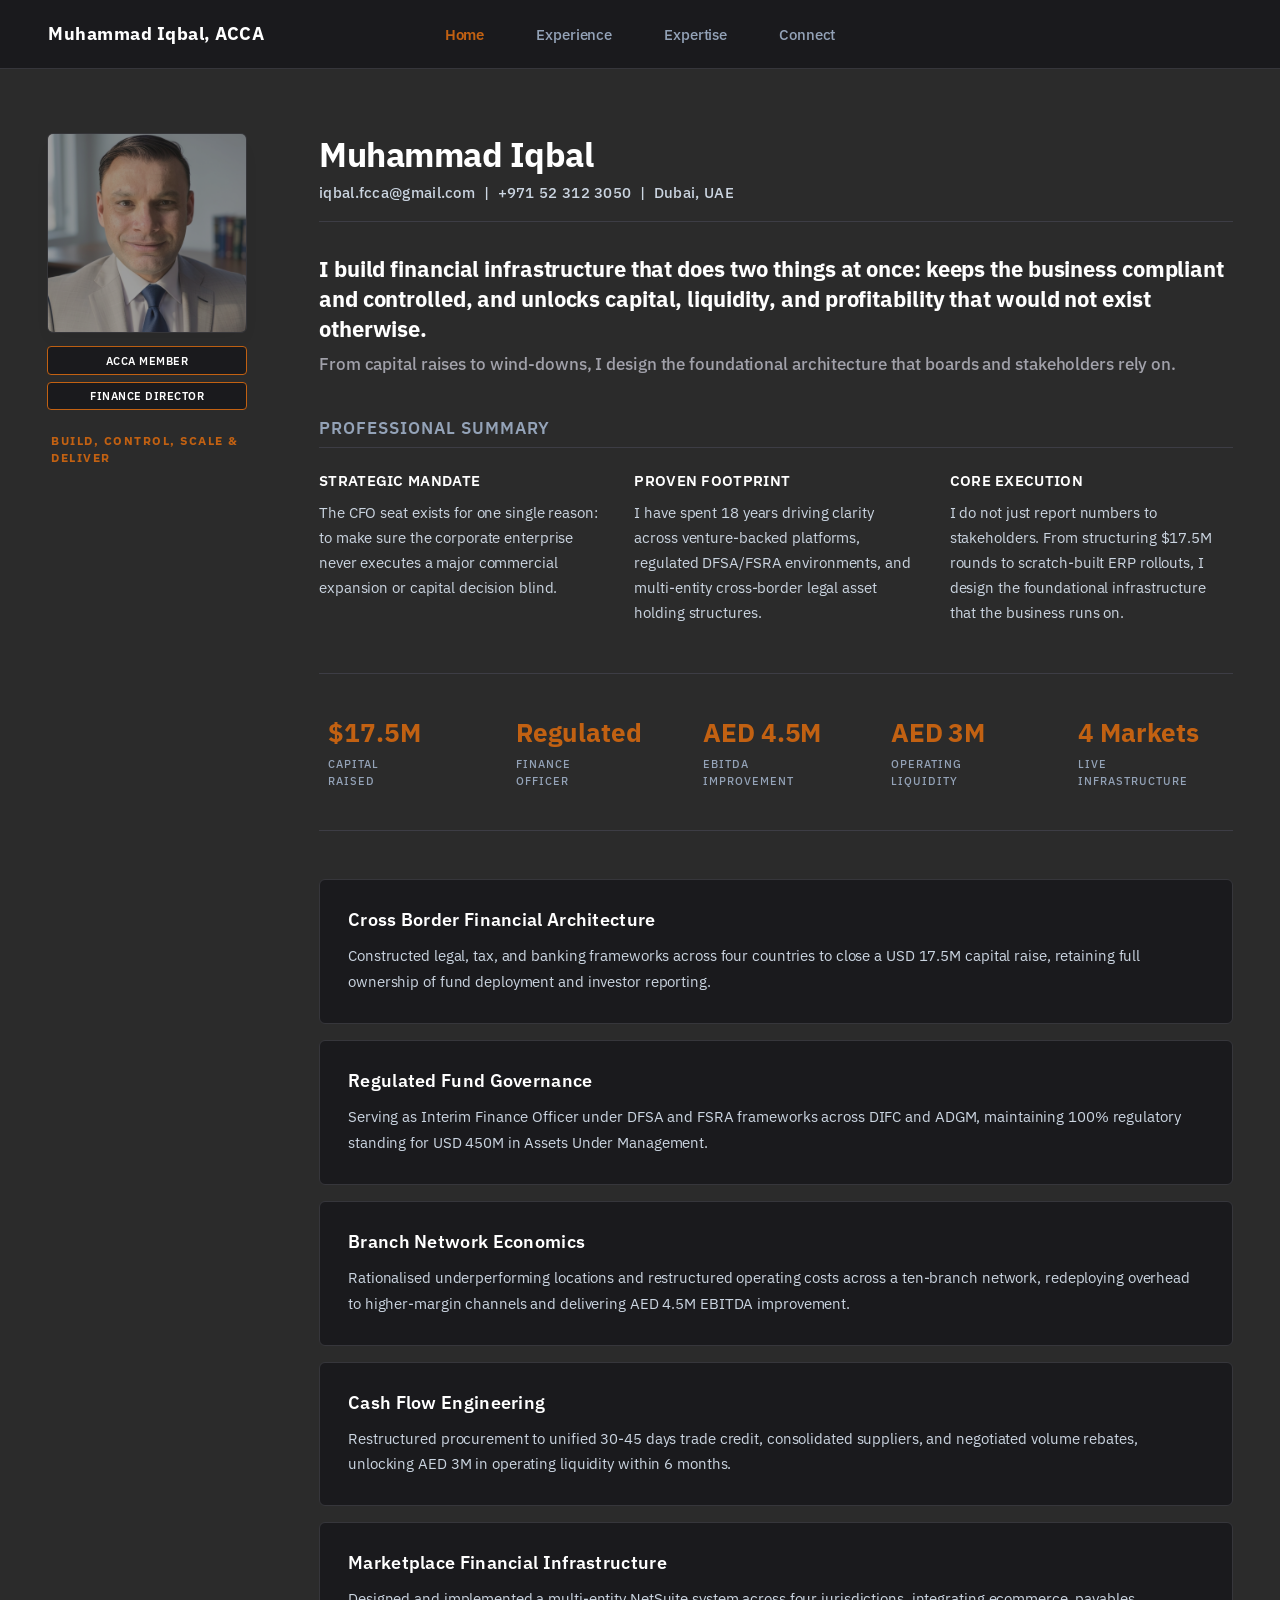
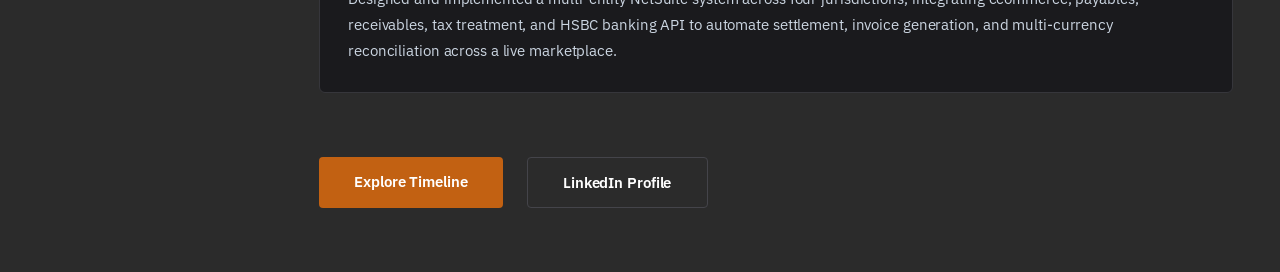
==== index.html @ b880ec04 "Update index.html" ====
<!DOCTYPE html>
<html lang="en">
<head>
    <meta charset="UTF-8">
    <meta name="viewport" content="width=device-width, initial-scale=1.0">
    <title>Muhammad Iqbal | ACCA Portfolio</title>
    <link href="https://fonts.googleapis.com/css2?family=IBM+Plex+Sans:wght@400;500;600;700&display=swap" rel="stylesheet">
    <link rel="stylesheet" href="style.css">
<base target="_blank">
<base target="_blank">
</head>
<body>

    <!-- Top Corporate Navigation Header -->
    <header class="navbar">
        <div class="logo">Muhammad Iqbal, ACCA</div>
        <nav class="nav-links">
            <a href="index.html" class="active" target="_self">Home</a>
            <a href="experience.html" target="_self">Experience</a>
            <a href="expertise.html" target="_self">Expertise</a>
            <a href="connect.html" target="_self">Connect</a>
        </nav>
    </header>

    <!-- 2026 Institutional Cockpit Dashboard Framework Container -->
    <main class="cockpit-container">

        <!-- Column 1: Left Floating Profile Anchor Box -->
        <section class="cockpit-left-anchor">
            <img src="profile.png" alt="Muhammad Iqbal" class="cockpit-profile-img">
            <div class="badge-stack">
                <div class="badge-tag">ACCA Member</div>
                <div class="badge-tag">Finance Director</div>
            </div>
            <!-- Left Tagline Component -->
            <div class="tagline-container-block">
                <p class="tagline-text-stamp">
                    Build, Control, Scale & Deliver
                </p>
            </div>
        </section>

        <!-- Column 2: Right Wide Institutional Financial Ledger Sheet -->
        <section class="cockpit-main-ledger">

            <!-- Sleek Single Line Corporate Header Strip -->
            <div class="executive-widescreen-header">
                <h1>Muhammad Iqbal</h1>
                <div class="horizontal-contact-strip">
                    <a href="mailto:iqbal.fcca@gmail.com?subject=Executive%20Inquiry%20%E2%80%94%20Muhammad%20Iqbal">iqbal.fcca@gmail.com</a> &nbsp;|&nbsp; 
                    <a href="tel:+971523123050">+971 52 312 3050</a> &nbsp;|&nbsp; 
                    Dubai, UAE
                </div>
            </div>

            <!-- Fixed Headline: Problem-first opening -->
            <h2 class="hero-pitch-title">
                I build financial infrastructure that does two things at once: keeps the business compliant and controlled, and unlocks capital, liquidity, and profitability that would not exist otherwise.
            </h2>
            <p class="hero-sub-pitch">
                From capital raises to wind-downs, I design the foundational architecture that boards and stakeholders rely on.
            </p>

            <!-- Section Header Box -->
            <h2 class="section-header-line">Professional Summary</h2>

            <!-- Summary Column Blocks -->
            <div class="summary-columns-container">
                <div class="summary-column-item">
                    <strong>Strategic Mandate</strong>
                    The CFO seat exists for one single reason: to make sure the corporate enterprise never executes a major commercial expansion or capital decision blind. 
                </div>
                <div class="summary-column-item">
                    <strong>Proven Footprint</strong>
                    I have spent 18 years driving clarity across venture-backed platforms, regulated DFSA/FSRA environments, and multi-entity cross-border legal asset holding structures.
                </div>
                <div class="summary-column-item">
                    <strong>Core Execution</strong>
                    I do not just report numbers to stakeholders. From structuring $17.5M rounds to scratch-built ERP rollouts, I design the foundational infrastructure that the business runs on.
                </div>
            </div>

            <!-- REFINING 5-CARD LEDGER GRID WITH UPGRADED DESCRIPTORS -->
            <div class="ledger-row-grid">
                <div class="ledger-data-item" onclick="scrollToSection('cross-border')">
                    <h3>$17.5M</h3>
                    <p>Capital<br>Raised</p>
                </div>
                <div class="ledger-data-item" onclick="scrollToSection('regulated-governance')">
                    <h3>Regulated</h3>
                    <p>Finance<br>Officer</p>
                </div>
                <div class="ledger-data-item" onclick="scrollToSection('branch-economics')">
                    <h3>AED 4.5M</h3> 
                    <p>EBITDA<br>Improvement</p>
                </div>
                <div class="ledger-data-item" onclick="scrollToSection('cash-flow')">
                    <h3>AED 3M</h3>
                    <p>Operating<br>Liquidity</p>
                </div>
                <div class="ledger-data-item" onclick="scrollToSection('marketplace-infra')">
                    <h3>4 Markets</h3> 
                    <p>Live<br>Infrastructure</p> 
                </div>
            </div>

            <!-- DETAIL SECTIONS -->
            <div class="detail-sections-container">

                <section id="cross-border" class="detail-section">
                    <h3>Cross Border Financial Architecture</h3>
                    <p>Constructed legal, tax, and banking frameworks across four countries to close a USD 17.5M capital raise, retaining full ownership of fund deployment and investor reporting.</p>
                </section>

                <section id="regulated-governance" class="detail-section">
                    <h3>Regulated Fund Governance</h3>
                    <p>Serving as Interim Finance Officer under DFSA and FSRA frameworks across DIFC and ADGM, maintaining 100% regulatory standing for USD 450M in Assets Under Management.</p>
                </section>

                <section id="branch-economics" class="detail-section">
                    <h3>Branch Network Economics</h3>
                    <p>Rationalised underperforming locations and restructured operating costs across a ten-branch network, redeploying overhead to higher-margin channels and delivering AED 4.5M EBITDA improvement.</p>
                </section>

                <section id="cash-flow" class="detail-section">
                    <h3>Cash Flow Engineering</h3>
                    <p>Restructured procurement to unified 30-45 days trade credit, consolidated suppliers, and negotiated volume rebates, unlocking AED 3M in operating liquidity within 6 months.</p>
                </section>

                <section id="marketplace-infra" class="detail-section">
                    <h3>Marketplace Financial Infrastructure</h3>
                    <p>Designed and implemented a multi-entity NetSuite system across four jurisdictions, integrating ecommerce, payables, receivables, tax treatment, and HSBC banking API to automate settlement, invoice generation, and multi-currency reconciliation across a live marketplace.</p>
                </section>

            </div>

            <!-- Twin Modern Flat Action Buttons Row Layout -->
            <div class="dual-action-row">
                <a href="experience.html" class="btn-primary" target="_self">Explore Timeline</a>
                <a href="https://www.linkedin.com/in/iqbal-acca/" target="_blank" class="btn-secondary">LinkedIn Profile</a>
            </div>
        </section>

    </main>

    <script>
        function scrollToSection(id) {
            const target = document.getElementById(id);
            if (target) {
                target.scrollIntoView({ behavior: 'smooth', block: 'start' });
                target.classList.add('highlight-pulse');
                setTimeout(() => target.classList.remove('highlight-pulse'), 1500);
            }
        }
    </script>

</body>
</html>
---- style.css ----
/* ==========================================================================
   MASTER EXECUTIVE STYLE SHEET - REFINED INSTITUTIONAL COCKPIT LAYOUT
   ========================================================================== */

* {
    margin: 0;
    padding: 0;
    box-sizing: border-box;
    font-family: 'IBM Plex Sans', sans-serif;
}

/* Charcoal Black Full Page Canvas (#2B2B2B) */
body {
    background-color: #2B2B2B;
    color: #F4F3EF; 
    letter-spacing: -0.1px;
    min-height: 100vh;
}

/* Centered Top Menu Navigation Bar */
.navbar {
    background-color: #1A1A1D; 
    color: #ffffff;
    display: grid;
    grid-template-columns: 1fr auto 1fr;
    align-items: center;
    padding: 1.4rem 3rem;
    border-bottom: 1px solid #36363B;
}

.logo {
    font-weight: 700;
    letter-spacing: 0.5px;
    font-size: 1.1rem;
    justify-self: start;
}

.nav-links {
    justify-self: center;
}

.nav-links a {
    color: #94a3b8;
    text-decoration: none;
    margin: 0 1.5rem;
    font-size: 0.95rem;
    font-weight: 500;
    transition: color 0.2s ease;
}

.nav-links a.active, .nav-links a:hover {
    color: #C26112;
    font-weight: 600;
}

/* Widescreen Dashboard Master Workspace Framework */
.cockpit-container {
    max-width: 1250px;
    margin: 4rem auto;
    padding: 0 2rem;
    display: grid;
    grid-template-columns: 200px 1fr; 
    gap: 4.5rem;
    width: 100%;
}

/* Left Column Profile Card Anchor Box */
.cockpit-left-anchor {
    display: flex;
    flex-direction: column;
    align-items: flex-start; 
    gap: 0.85rem; 
}

.cockpit-profile-img {
    width: 100%;
    height: 200px;
    border-radius: 6px; 
    object-fit: cover;
    border: 1px solid #3d3d45;
    box-shadow: 0 10px 25px rgba(0,0,0,0.1);
    filter: brightness(0.65) contrast(0.85); 
    display: block;
}

/* Cohesive Badge Stack Components */
.badge-stack {
    display: flex;
    flex-direction: column;
    gap: 0.4rem; 
    width: 100%;
}

.badge-tag {
    background-color: #1A1A1D;
    color: #ffffff;
    font-size: 0.7rem;
    font-weight: 600;
    padding: 0.4rem;
    border-radius: 4px;
    text-align: center;
    letter-spacing: 0.5px;
    text-transform: uppercase;
    border: 1px solid #C26112; 
}

/* Left Column Text: Clean Left-Aligned Philosophy Tagline Block */
.tagline-container-block {
    padding: 0.5rem 0 0 0.25rem;
    width: 100%;
    text-align: left;
}

.tagline-text-stamp {
    color: #C26112;
    font-size: 0.75rem; 
    font-weight: 700;
    letter-spacing: 1.5px;
    text-transform: uppercase;
    line-height: 1.45; 
}

/* Right Main Institutional Data Sheet Section */
.cockpit-main-ledger {
    display: flex;
    flex-direction: column;
}

/* Widescreen Horizontal Top Contact Strip Row */
.executive-widescreen-header {
    margin-bottom: 2rem;
    border-bottom: 1px solid #3d3d45;
    padding-bottom: 1.25rem;
}

.executive-widescreen-header h1 {
    font-size: 2.1rem;
    font-weight: 700;
    color: #ffffff;
    letter-spacing: -0.5px;
    margin-bottom: 0.6rem;
}

.horizontal-contact-strip {
    font-size: 0.95rem;
    color: #cbd5e1; 
    font-weight: 500;
    letter-spacing: 0.3px;
    line-height: 1;
}

/* Contact strip links */
.horizontal-contact-strip a {
    color: #cbd5e1;
    text-decoration: none;
    transition: color 0.2s ease;
}

.horizontal-contact-strip a:hover {
    color: #C26112;
}

/* REFINED HEADLINE: Reduced font size and forced standard non-caps casing text transform rules */
h2.hero-pitch-title {
    font-size: 1.35rem; 
    font-weight: 700;
    color: #ffffff;
    margin-bottom: 0.5rem;
    letter-spacing: -0.1px;
    line-height: 1.4;
    text-transform: none !important; 
}

p.hero-sub-pitch {
    font-size: 1.05rem;
    font-weight: 500;
    color: #a1a1aa;
    margin-bottom: 2.5rem;
    line-height: 1.5;
}

h2.section-header-line {
    font-size: 1.05rem;
    font-weight: 600;
    color: #94a3b8;
    margin-bottom: 1.25rem;
    text-transform: uppercase;
    letter-spacing: 1px;
    border-bottom: 1px solid #3d3d45;
    padding-bottom: 0.5rem;
}

/* Broken Up Columns for Professional Summary */
.summary-columns-container {
    display: grid;
    grid-template-columns: repeat(auto-fit, minmax(220px, 1fr));
    gap: 2rem;
    margin-bottom: 3rem;
}

.summary-column-item {
    font-size: 0.95rem;
    line-height: 1.65;
    color: #cbd5e1;
}

.summary-column-item strong {
    color: #ffffff;
    display: block;
    margin-bottom: 0.4rem;
    font-size: 0.95rem; 
    font-weight: 600;
    letter-spacing: 0.3px;
    text-transform: uppercase;
}

/* STATS SECTION GRID STRUCTURE */
.ledger-row-grid {
    display: grid;
    grid-template-columns: repeat(auto-fit, minmax(150px, 1fr)); 
    gap: 1.5rem;
    border-top: 1px solid #3d3d45;
    border-bottom: 1px solid #3d3d45;
    padding: 2rem 0;
    margin-bottom: 3rem;
}

.ledger-data-item {
    display: flex;
    flex-direction: column;
}

.ledger-data-item h3 {
    color: #C26112; 
    font-size: 1.65rem; 
    font-weight: 700;
    margin-bottom: 0.4rem;
    font-variant-numeric: tabular-nums;
    white-space: nowrap; 
}

.ledger-data-item p {
    font-size: 0.66rem; 
    font-weight: 500;   
    color: #94a3b8; 
    text-transform: uppercase;
    letter-spacing: 1px;
    line-height: 1.6;   
}

/* Twin Interactive Call Buttons Layout row */
.dual-action-row {
    display: flex;
    gap: 1.5rem;
}

.btn-primary {
    background-color: #C26112;
    color: #ffffff;
    padding: 0.9rem 2.2rem;
    text-decoration: none;
    border-radius: 4px;
    font-weight: 600;
    font-size: 0.95rem;
    transition: background-color 0.2s ease;
    text-align: center;
}

.btn-primary:hover {
    background-color: #a4510d;
}

.btn-secondary {
    background-color: transparent;
    color: #ffffff;
    padding: 0.9rem 2.2rem;
    text-decoration: none;
    border-radius: 4px;
    font-weight: 600;
    font-size: 0.95rem;
    border: 1px solid #44444a;
    transition: background-color 0.2s ease, border-color 0.2s ease;
    text-align: center;
}

.btn-secondary:hover {
    background-color: #1A1A1D;
    border-color: #ffffff;
}

/* Shared Central Sheets for Experience / Expertise sub pages */
.main-wrapper {
    max-width: 900px;
    margin: 4rem auto;
    padding: 0 1.5rem;
    width: 100%;
}

.executive-panel {
    width: 100%;
    padding: 1rem 0;
}

h2 {
    font-size: 1.3rem;
    font-weight: 600;
    color: #ffffff;
    margin-bottom: 1.25rem;
    letter-spacing: 0.5px;
    text-transform: uppercase;
}

ul {
    margin-left: 1.5rem;
    line-height: 1.8;
    color: #cbd5e1;
    font-size: 1.05rem;
}

li { margin-bottom: 0.6rem; }

/* Contact Details Page Panel custom tweaks */
.contact-grid-row {
    display: grid;
    grid-template-columns: repeat(auto-fit, minmax(240px, 1fr));
    gap: 1.5rem;
    margin: 2.5rem 0;
}
.info-card-panel {
    background-color: #1A1A1D;
    border: 1px solid #36363B;
    padding: 1.75rem;
    border-radius: 6px;
    text-align: center;
}
.info-card-panel h4 {
    color: #94a3b8;
    font-size: 0.75rem;
    font-weight: 700;
    text-transform: uppercase;
    letter-spacing: 1px;
    margin-bottom: 0.5rem;
}
.info-card-panel p, .info-card-panel a {
    color: #ffffff;
    font-weight: 600;
    font-size: 1.05rem;
    text-decoration: none;
}

/* ==========================================================================
   DARK INSTITUTIONAL TIMELINE ACCORDION BREAKOUT (EXPERIENCE PAGE)
   ========================================================================== */

/* Override the 2-column grid to make the experience ledger full width */
.cockpit-container.full-width-layout {
    display: block; 
    max-width: 950px; 
    margin: 4rem auto;
    padding: 0 2rem;
    width: 100%;
}

.cockpit-container.full-width-layout .cockpit-main-ledger {
    width: 100%;
}

/* Premium Interactive Dark Accordion Container */
.timeline-accordion-item {
    background-color: #1A1A1D; 
    border: 1px solid #36363B; 
    border-radius: 6px;
    margin-bottom: 1rem;
    overflow: hidden;
    width: 100%;
    transition: border-color 0.2s ease, box-shadow 0.2s ease;
}

/* Highlight the active item when a recruiter expands it */
.timeline-accordion-item[open] {
    border-color: #C26112; 
    box-shadow: 0 4px 20px rgba(0, 0, 0, 0.2);
}

/* Interactive Summary Header Customization */
.accordion-header {
    display: flex;
    justify-content: space-between;
    align-items: center;
    padding: 1.25rem 1.75rem;
    cursor: pointer;
    background-color: #1A1A1D;
    list-style: none; 
    user-select: none;
    position: relative;
}

.accordion-header::-webkit-details-marker {
    display: none; 
}

/* Custom indicator symbol styling (+ / -) */
.accordion-header::after {
    content: '+';
    font-size: 1.4rem;
    color: #94a3b8;
    font-weight: 400;
    margin-left: 1.5rem;
    transition: transform 0.2s ease;
    flex-shrink: 0;
    min-width: 20px;
    text-align: center;
}

.timeline-accordion-item[open] .accordion-header::after {
    content: '−';
    color: #C26112;
}

.accordion-header:hover {
    background-color: #222226; 
}

/* Typography positioning inside headers */
.header-main-info {
    flex: 1;
    text-align: left;
    min-width: 0;
}

.header-main-info .role-title {
    font-size: 1.25rem;
    color: #ffffff;
    margin: 0 0 0.3rem 0;
    font-weight: 600;
}

.header-main-info .company-sub {
    font-size: 0.95rem;
    color: #cbd5e1;
    margin: 0;
    font-weight: 500;
}

.header-meta-info {
    text-align: right;
    margin-left: 2rem;
    flex-shrink: 0;
}

.header-meta-info .timeline-date {
    display: block;
    font-size: 0.9rem;
    font-weight: 600;
    color: #ffffff;
}

.header-meta-info .timeline-location {
    display: block;
    font-size: 0.85rem;
    color: #94a3b8;
    margin-top: 0.25rem;
}

/* Inside Expanded Content Formatting Layouts */
.accordion-content {
    padding: 0 1.75rem 1.5rem 1.75rem;
    background-color: #1A1A1D;
    text-align: left;
}

/* Separator Row for metadata context */
.company-context-row {
    margin-bottom: 1.25rem;
    padding-top: 0.75rem;
    padding-bottom: 0.75rem;
    border-top: 1px solid #2b2b30;
    border-bottom: 1px dashed #2b2b30;
}

/* Context Badges formatting */
.industry-badge {
    display: inline-block;
    background-color: #C26112;
    color: #1A1A1D;
    font-size: 0.7rem;
    font-weight: 700;
    text-transform: uppercase;
    letter-spacing: 0.5px;
    padding: 0.35rem 0.75rem;
    border-radius: 4px;
    margin-bottom: 0.5rem;
    margin-right: 0.5rem;
}

.company-desc {
    font-size: 0.95rem;
    color: #cbd5e1;
    line-height: 1.65;
    margin: 0;
}

.experience-bullets {
    margin: 0 0 1.25rem 1.25rem;
    padding: 0;
    list-style-type: square;
}

.experience-bullets li {
    font-size: 0.95rem;
    color: #cbd5e1;
    line-height: 1.7;
    margin-bottom: 0.6rem;
}

.experience-bullets li strong {
    color: #ffffff;
    font-weight: 600;
}

.skill-pill-group {
    display: flex;
    flex-wrap: wrap;
    gap: 0.6rem;
}

.skill-pill {
    background-color: transparent;
    color: #94a3b8;
    font-size: 0.75rem;
    font-weight: 600;
    text-transform: uppercase;
    letter-spacing: 0.5px;
    padding: 0.4rem 0.9rem;
    border: 1px solid #36363B;
    border-radius: 4px;
    transition: all 0.2s ease;
}

.skill-pill:hover {
    border-color: #C26112;
    color: #C26112;
}

.fractional-tag {
    font-size: 0.85rem;
    font-weight: 500;
    color: #94a3b8;
    margin-left: 0.5rem;
}

.timeline-container {
    width: 100%;
}

.timeline-footer-action {
    display: flex;
    justify-content: center;
    margin-top: 2rem;
    margin-bottom: 2rem;
}

/* ==========================================================================
   CONNECT PAGE — WORLD-CLASS CONTACT ARCHITECTURE
   ========================================================================== */

.connect-panel {
    text-align: left;
    padding: 2rem 0;
    max-width: 900px;
    margin: 0 auto;
}

.connect-overline {
    color: #C26112;
    font-size: 0.8rem;
    font-weight: 700;
    letter-spacing: 3px;
    text-transform: uppercase;
    margin-bottom: 1rem;
}

.connect-headline {
    font-size: 2.2rem;
    font-weight: 700;
    color: #ffffff;
    letter-spacing: -0.5px;
    margin-bottom: 1.25rem;
    line-height: 1.2;
}

.connect-subline {
    font-size: 1.05rem;
    color: #94a3b8;
    line-height: 1.7;
    max-width: 640px;
    margin: 0 0 3rem 0;
}

/* Contact Card Matrix */
.contact-matrix-grid {
    display: grid;
    grid-template-columns: repeat(4, 1fr);
    gap: 1rem;
    max-width: 900px;
    margin: 0 0 2.5rem 0;
}

.contact-data-card {
    background-color: #1A1A1D;
    border: 1px solid #36363B;
    border-radius: 6px;
    padding: 1.5rem 1rem;
    text-align: left;
    text-decoration: none;
    display: flex;
    flex-direction: column;
    align-items: flex-start;
    gap: 0.4rem;
    transition: border-color 0.25s ease, box-shadow 0.25s ease, transform 0.2s ease;
    cursor: pointer;
}

.contact-data-card:hover {
    border-color: #C26112;
    box-shadow: 0 8px 30px rgba(194, 97, 18, 0.08);
    transform: translateY(-2px);
}

.card-icon {
    font-size: 1.3rem;
    margin-bottom: 0.3rem;
    color: #C26112;
    opacity: 0.9;
    transition: opacity 0.2s ease;
}

.contact-data-card:hover .card-icon {
    opacity: 1;
}

.card-tag {
    color: #C26112;
    font-size: 0.65rem;
    font-weight: 700;
    text-transform: uppercase;
    letter-spacing: 1.5px;
    margin: 0;
}

.card-core-value {
    color: #ffffff;
    font-size: 0.9rem;
    font-weight: 600;
    margin: 0;
    word-break: break-word;
    line-height: 1.4;
}

.card-hint {
    color: #64748b;
    font-size: 0.75rem;
    font-weight: 500;
    margin: 0.15rem 0 0 0;
}

/* Status Chip Row */
.status-chip-row {
    display: flex;
    justify-content: flex-start;
    flex-wrap: wrap;
    gap: 0.75rem;
    border-top: 1px solid #3d3d45;
    padding-top: 2rem;
    max-width: 900px;
    margin: 0;
}

.status-chip {
    background-color: #1A1A1D;
    color: #94a3b8;
    font-size: 0.8rem;
    font-weight: 500;
    padding: 0.5rem 1rem;
    border-radius: 4px;
    border: 1px solid #36363B;
    white-space: nowrap;
}

/* ==========================================================================
   RESPONSIVE BREAKPOINTS
   ========================================================================== */

@media (max-width: 768px) {
    .navbar {
        grid-template-columns: 1fr;
        gap: 1rem;
        padding: 1rem 1.5rem;
        text-align: center;
    }

    .logo {
        justify-self: center;
    }

    .nav-links {
        justify-self: center;
    }

    .nav-links a {
        margin: 0 0.75rem;
        font-size: 0.85rem;
    }

    .cockpit-container {
        grid-template-columns: 1fr;
        gap: 2rem;
        margin: 2rem auto;
        padding: 0 1rem;
    }

    .cockpit-left-anchor {
        align-items: center;
        text-align: center;
    }

    .cockpit-profile-img {
        width: 150px;
        height: 150px;
        margin: 0 auto;
    }

    .tagline-container-block {
        text-align: center;
    }

    .executive-widescreen-header h1 {
        font-size: 1.6rem;
    }

    .horizontal-contact-strip {
        font-size: 0.85rem;
    }

    h2.hero-pitch-title {
        font-size: 1.15rem;
    }

    .summary-columns-container {
        grid-template-columns: 1fr;
        gap: 1.5rem;
    }

    .ledger-row-grid {
        grid-template-columns: repeat(2, 1fr);
        gap: 1rem;
    }

    .dual-action-row {
        flex-direction: column;
        gap: 1rem;
    }

    .btn-primary, .btn-secondary {
        width: 100%;
    }

    /* Experience page mobile */
    .cockpit-container.full-width-layout {
        padding: 0 1rem;
        margin: 2rem auto;
    }

    .accordion-header {
        padding: 1.25rem 1.25rem;
        flex-direction: column;
        align-items: flex-start;
        gap: 0.5rem;
    }

    .accordion-header::after {
        position: absolute;
        right: 1.25rem;
        top: 1.5rem;
        font-size: 1.6rem;
        color: #C26112;
    }

    .header-meta-info {
        text-align: left;
        margin-left: 0;
        display: flex;
        gap: 0.75rem;
        align-items: center;
    }

    .header-meta-info .timeline-date,
    .header-meta-info .timeline-location {
        display: inline;
        font-size: 0.8rem;
    }

    .accordion-content {
        padding: 0 1.25rem 1.5rem 1.25rem;
    }

    .ledger-data-item h3 {
        font-size: 1.35rem;
    }

    /* Connect page mobile */
    .connect-headline {
        font-size: 1.7rem;
    }

    .connect-subline {
        font-size: 0.95rem;
    }

    .contact-matrix-grid {
        grid-template-columns: 1fr 1fr;
        gap: 1rem;
        padding: 0;
    }

    .contact-data-card {
        padding: 1.25rem 0.875rem;
    }

    .card-core-value {
        font-size: 0.85rem;
    }

    .status-chip-row {
        gap: 0.6rem;
        padding-top: 1.5rem;
    }

    .status-chip {
        font-size: 0.75rem;
        padding: 0.4rem 0.8rem;
    }
}

@media (max-width: 480px) {
    .ledger-row-grid {
        grid-template-columns: 1fr;
    }

    .ledger-data-item h3 {
        font-size: 1.5rem;
    }

    .header-main-info .role-title {
        font-size: 1.05rem;
    }

    .header-main-info .company-sub {
        font-size: 0.85rem;
    }

    .skill-pill-group {
        gap: 0.4rem;
    }

    .skill-pill {
        font-size: 0.7rem;
        padding: 0.3rem 0.6rem;
    }

    .contact-matrix-grid {
        grid-template-columns: 1fr;
    }

    .connect-headline {
        font-size: 1.4rem;
    }

    .accordion-header::after {
        font-size: 1.8rem;
        top: 1.25rem;
    }
}




/* ==========================================================================
   EXPERTISE PAGE — SLICER + COMPACT LAYOUT
   ========================================================================== */

.expertise-panel {
    padding: 2rem 0;
}

.expertise-overline {
    color: #C26112;
    font-size: 0.8rem;
    font-weight: 700;
    letter-spacing: 3px;
    text-transform: uppercase;
    margin-bottom: 1rem;
}

.expertise-headline {
    font-size: 2.2rem;
    font-weight: 700;
    color: #ffffff;
    letter-spacing: -0.5px;
    margin-bottom: 1.25rem;
    line-height: 1.2;
}

.expertise-subline {
    font-size: 1.05rem;
    color: #94a3b8;
    line-height: 1.7;
    margin: 0 0 2rem 0;
    white-space: nowrap;
}

/* Slicer / Filter Buttons */
.slicer-row {
    display: flex;
    gap: 0.5rem;
    margin-bottom: 2rem;
    flex-wrap: wrap;
}

.slicer-btn {
    background-color: transparent;
    color: #94a3b8;
    border: 1px solid #36363B;
    padding: 0.5rem 1.25rem;
    border-radius: 4px;
    font-size: 0.85rem;
    font-weight: 600;
    cursor: pointer;
    transition: all 0.2s ease;
    text-transform: uppercase;
    letter-spacing: 0.5px;
}

.slicer-btn:hover {
    border-color: #C26112;
    color: #C26112;
}

.slicer-btn.active {
    background-color: #C26112;
    color: #ffffff;
    border-color: #C26112;
}

/* Domain Expertise Grid */
.expertise-grid {
    display: grid;
    grid-template-columns: repeat(3, 1fr);
    gap: 1rem;
    margin-bottom: 2rem;
}

.expertise-card {
    background-color: #1A1A1D;
    border: 1px solid #36363B;
    border-radius: 6px;
    padding: 1.25rem;
    transition: border-color 0.25s ease, box-shadow 0.25s ease;
}

.expertise-card:hover {
    border-color: #C26112;
    box-shadow: 0 8px 30px rgba(194, 97, 18, 0.08);
}

.expertise-card h3 {
    font-size: 1rem;
    font-weight: 600;
    color: #ffffff;
    margin-bottom: 0.75rem;
    letter-spacing: 0.3px;
}

.expertise-card ul {
    margin: 0;
    padding: 0;
    list-style: none;
}

.expertise-card ul li {
    font-size: 0.85rem;
    color: #94a3b8;
    line-height: 1.55;
    margin-bottom: 0.4rem;
    padding-left: 0.9rem;
    position: relative;
}

.expertise-card ul li::before {
    content: '›';
    position: absolute;
    left: 0;
    color: #C26112;
    font-weight: 700;
}

/* Section Header Compact */
.section-header-compact {
    margin-bottom: 1rem;
}

.section-header-compact h2 {
    font-size: 1.1rem;
    font-weight: 600;
    color: #94a3b8;
    text-transform: uppercase;
    letter-spacing: 1px;
    margin: 0;
}

/* Technical Stack */
.tech-section {
    margin-bottom: 2rem;
}

.tech-grid {
    display: grid;
    grid-template-columns: repeat(4, 1fr);
    gap: 1rem;
}

.tech-card {
    background-color: #1A1A1D;
    border: 1px solid #36363B;
    border-radius: 6px;
    padding: 1.25rem;
    transition: border-color 0.25s ease;
}

.tech-card:hover {
    border-color: #C26112;
}

.tech-card h4 {
    font-size: 0.9rem;
    font-weight: 600;
    color: #ffffff;
    margin-bottom: 0.4rem;
}

.tech-card p {
    font-size: 0.8rem;
    color: #94a3b8;
    line-height: 1.5;
    margin: 0;
}

/* Global Exposure */
.global-section {
    margin-bottom: 2rem;
}

.global-footprint {
    display: flex;
    justify-content: center;
    align-items: center;
    gap: 1rem;
    flex-wrap: wrap;
}

.footprint-country {
    font-size: 1.1rem;
    font-weight: 600;
    color: #ffffff;
    letter-spacing: 1px;
}

.footprint-dot {
    color: #C26112;
    font-size: 1.4rem;
    font-weight: 700;
}

/* Credentials */
.credentials-section {
    margin-bottom: 2rem;
}

.credentials-grid {
    display: grid;
    grid-template-columns: repeat(5, 1fr);
    gap: 1rem;
}

.credential-item {
    background-color: #1A1A1D;
    border: 1px solid #36363B;
    border-radius: 6px;
    padding: 1.25rem 1rem;
    text-align: center;
    transition: border-color 0.25s ease;
}

.credential-item:hover {
    border-color: #C26112;
}

.credential-item h4 {
    font-size: 0.9rem;
    font-weight: 600;
    color: #ffffff;
    margin-bottom: 0.3rem;
}

.credential-item p {
    font-size: 0.75rem;
    color: #94a3b8;
    margin: 0;
    line-height: 1.4;
}

/* Expertise Page Responsive */
@media (max-width: 768px) {
    .expertise-headline {
        font-size: 1.7rem;
    }

    .slicer-row {
        gap: 0.4rem;
    }

    .slicer-btn {
        padding: 0.4rem 1rem;
        font-size: 0.75rem;
    }

    .expertise-grid {
        grid-template-columns: 1fr;
        gap: 0.75rem;
    }

    .expertise-card {
        padding: 1rem;
    }

    .tech-grid {
        grid-template-columns: 1fr 1fr;
        gap: 0.75rem;
    }

    .tech-card {
        padding: 1rem;
    }

    .credentials-grid {
        grid-template-columns: 1fr 1fr;
        gap: 0.75rem;
    }

    .credential-item {
        padding: 1rem 0.75rem;
    }

    .global-footprint {
        gap: 0.75rem;
    }

    .footprint-country {
        font-size: 0.95rem;
    }
}

@media (max-width: 480px) {
    .tech-grid {
        grid-template-columns: 1fr;
    }

    .credentials-grid {
        grid-template-columns: 1fr;
    }

    .expertise-headline {
        font-size: 1.4rem;
    }

    .slicer-btn {
        padding: 0.35rem 0.8rem;
        font-size: 0.7rem;
    }
}

/* ==========================================================================
   HOME PAGE — CLICKABLE METRIC BOXES + DETAIL SECTIONS
   ========================================================================== */

/* Make ledger items clickable with cursor */
.ledger-data-item {
    cursor: pointer;
    transition: border-color 0.25s ease, box-shadow 0.25s ease, transform 0.2s ease;
    border: 1px solid transparent;
    border-radius: 4px;
    padding: 0.5rem;
}

.ledger-data-item:hover {
    border-color: #C26112;
    box-shadow: 0 4px 20px rgba(194, 97, 18, 0.15);
    transform: translateY(-2px);
}

.ledger-data-item:hover h3 {
    color: #ffffff;
}

.ledger-data-item:hover p {
    color: #C26112;
}

/* Detail Sections Container */
.detail-sections-container {
    margin-bottom: 3rem;
}

/* Individual Detail Section */
.detail-section {
    background-color: #1A1A1D;
    border: 1px solid #36363B;
    border-radius: 6px;
    padding: 1.75rem;
    margin-bottom: 1rem;
    transition: border-color 0.25s ease, box-shadow 0.25s ease;
    scroll-margin-top: 2rem;
}

.detail-section:hover {
    border-color: #C26112;
}

/* Highlight pulse when scrolled to */
.detail-section.highlight-pulse {
    border-color: #C26112;
    box-shadow: 0 4px 25px rgba(194, 97, 18, 0.2);
    animation: pulse-border 1.5s ease-out;
}

@keyframes pulse-border {
    0% { box-shadow: 0 4px 25px rgba(194, 97, 18, 0.3); }
    100% { box-shadow: 0 4px 25px rgba(194, 97, 18, 0.05); }
}

.detail-section h3 {
    font-size: 1.1rem;
    font-weight: 600;
    color: #ffffff;
    margin-bottom: 0.75rem;
    letter-spacing: 0.3px;
}

.detail-section p {
    font-size: 0.95rem;
    color: #cbd5e1;
    line-height: 1.7;
    margin: 0;
}

/* Responsive for detail sections */
@media (max-width: 768px) {
    .detail-section {
        padding: 1.25rem;
    }

    .detail-section h3 {
        font-size: 1rem;
    }

    .detail-section p {
        font-size: 0.9rem;
    }
}
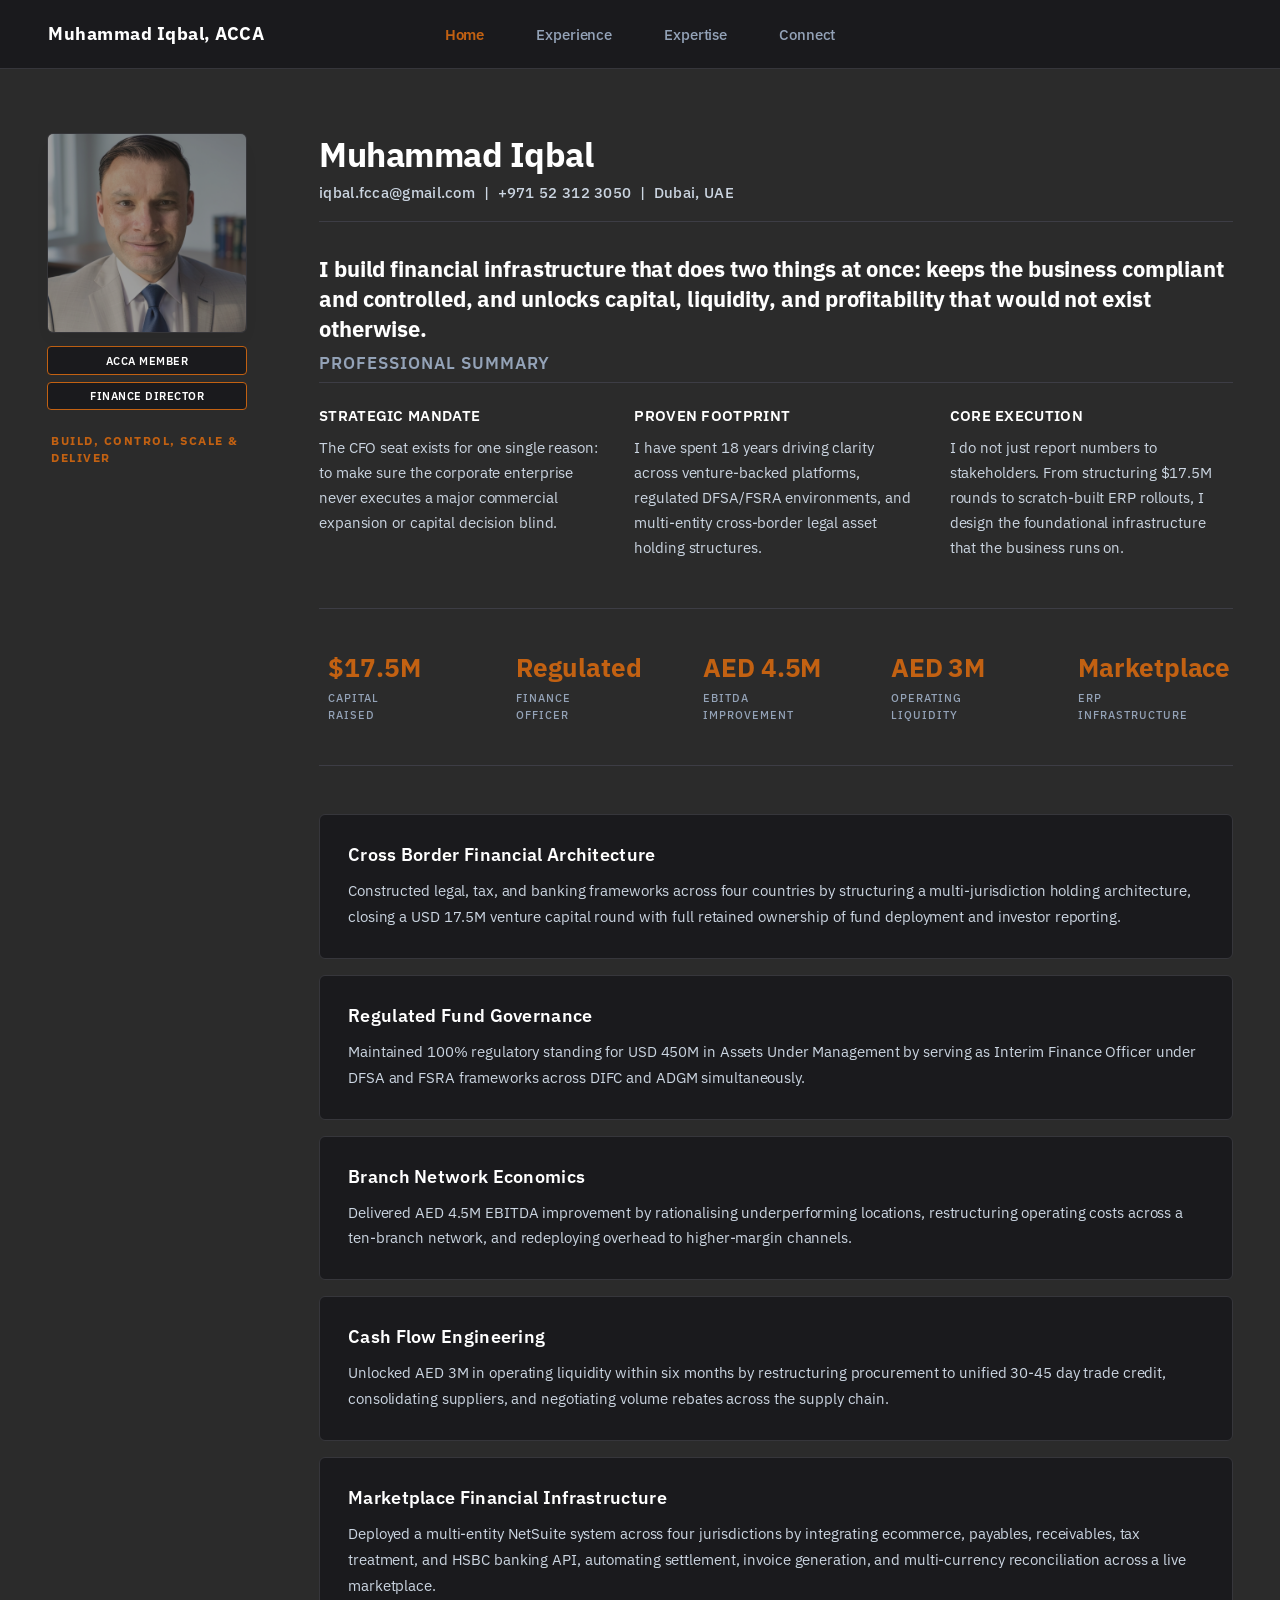
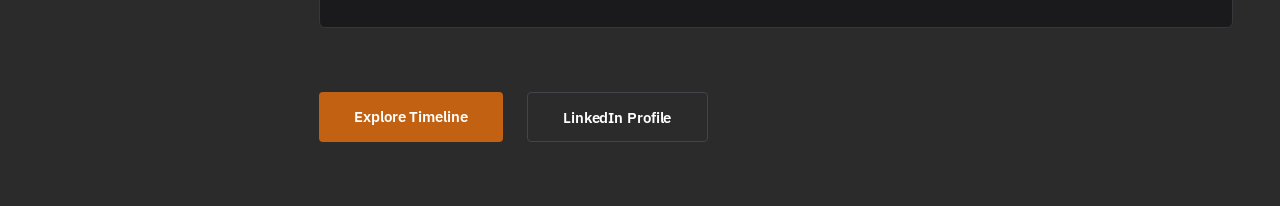
==== commit b2bf07da: "Update index.html" ====
--- a/index.html
+++ b/index.html
@@ -34,7 +34,7 @@
             </div>
             <!-- Left Tagline Component -->
             <div class="tagline-container-block">
-                <p class="tagline-text-stamp">
+                <p class="tagline-text-stamp tagline-large">
                     Build, Control, Scale & Deliver
                 </p>
             </div>
@@ -57,9 +57,6 @@
             <h2 class="hero-pitch-title">
                 I build financial infrastructure that does two things at once: keeps the business compliant and controlled, and unlocks capital, liquidity, and profitability that would not exist otherwise.
             </h2>
-            <p class="hero-sub-pitch">
-                From capital raises to wind-downs, I design the foundational architecture that boards and stakeholders rely on.
-            </p>
 
             <!-- Section Header Box -->
             <h2 class="section-header-line">Professional Summary</h2>
@@ -99,8 +96,8 @@
                     <p>Operating<br>Liquidity</p>
                 </div>
                 <div class="ledger-data-item" onclick="scrollToSection('marketplace-infra')">
-                    <h3>4 Markets</h3> 
-                    <p>Live<br>Infrastructure</p> 
+                    <h3>Marketplace</h3> 
+                    <p>ERP<br>INFRASTRUCTURE</p> 
                 </div>
             </div>
 
@@ -109,27 +106,27 @@
 
                 <section id="cross-border" class="detail-section">
                     <h3>Cross Border Financial Architecture</h3>
-                    <p>Constructed legal, tax, and banking frameworks across four countries to close a USD 17.5M capital raise, retaining full ownership of fund deployment and investor reporting.</p>
+                    <p>Constructed legal, tax, and banking frameworks across four countries by structuring a multi-jurisdiction holding architecture, closing a USD 17.5M venture capital round with full retained ownership of fund deployment and investor reporting.</p>
                 </section>
 
                 <section id="regulated-governance" class="detail-section">
                     <h3>Regulated Fund Governance</h3>
-                    <p>Serving as Interim Finance Officer under DFSA and FSRA frameworks across DIFC and ADGM, maintaining 100% regulatory standing for USD 450M in Assets Under Management.</p>
+                    <p>Maintained 100% regulatory standing for USD 450M in Assets Under Management by serving as Interim Finance Officer under DFSA and FSRA frameworks across DIFC and ADGM simultaneously.</p>
                 </section>
 
                 <section id="branch-economics" class="detail-section">
                     <h3>Branch Network Economics</h3>
-                    <p>Rationalised underperforming locations and restructured operating costs across a ten-branch network, redeploying overhead to higher-margin channels and delivering AED 4.5M EBITDA improvement.</p>
+                    <p>Delivered AED 4.5M EBITDA improvement by rationalising underperforming locations, restructuring operating costs across a ten-branch network, and redeploying overhead to higher-margin channels.</p>
                 </section>
 
                 <section id="cash-flow" class="detail-section">
                     <h3>Cash Flow Engineering</h3>
-                    <p>Restructured procurement to unified 30-45 days trade credit, consolidated suppliers, and negotiated volume rebates, unlocking AED 3M in operating liquidity within 6 months.</p>
+                    <p>Unlocked AED 3M in operating liquidity within six months by restructuring procurement to unified 30-45 day trade credit, consolidating suppliers, and negotiating volume rebates across the supply chain.</p>
                 </section>
 
                 <section id="marketplace-infra" class="detail-section">
                     <h3>Marketplace Financial Infrastructure</h3>
-                    <p>Designed and implemented a multi-entity NetSuite system across four jurisdictions, integrating ecommerce, payables, receivables, tax treatment, and HSBC banking API to automate settlement, invoice generation, and multi-currency reconciliation across a live marketplace.</p>
+                    <p>Deployed a multi-entity NetSuite system across four jurisdictions by integrating ecommerce, payables, receivables, tax treatment, and HSBC banking API, automating settlement, invoice generation, and multi-currency reconciliation across a live marketplace.</p>
                 </section>
 
             </div>
--- a/style.css
+++ b/style.css
@@ -1263,6 +1263,15 @@
     margin: 0;
 }
 
+/* ==========================================================================
+   CONNECT PAGE — FULL WIDTH SUBLINE
+   ========================================================================== */
+
+.connect-subline-full {
+    max-width: 100% !important;
+    width: 100%;
+}
+
 /* Responsive for detail sections */
 @media (max-width: 768px) {
     .detail-section {
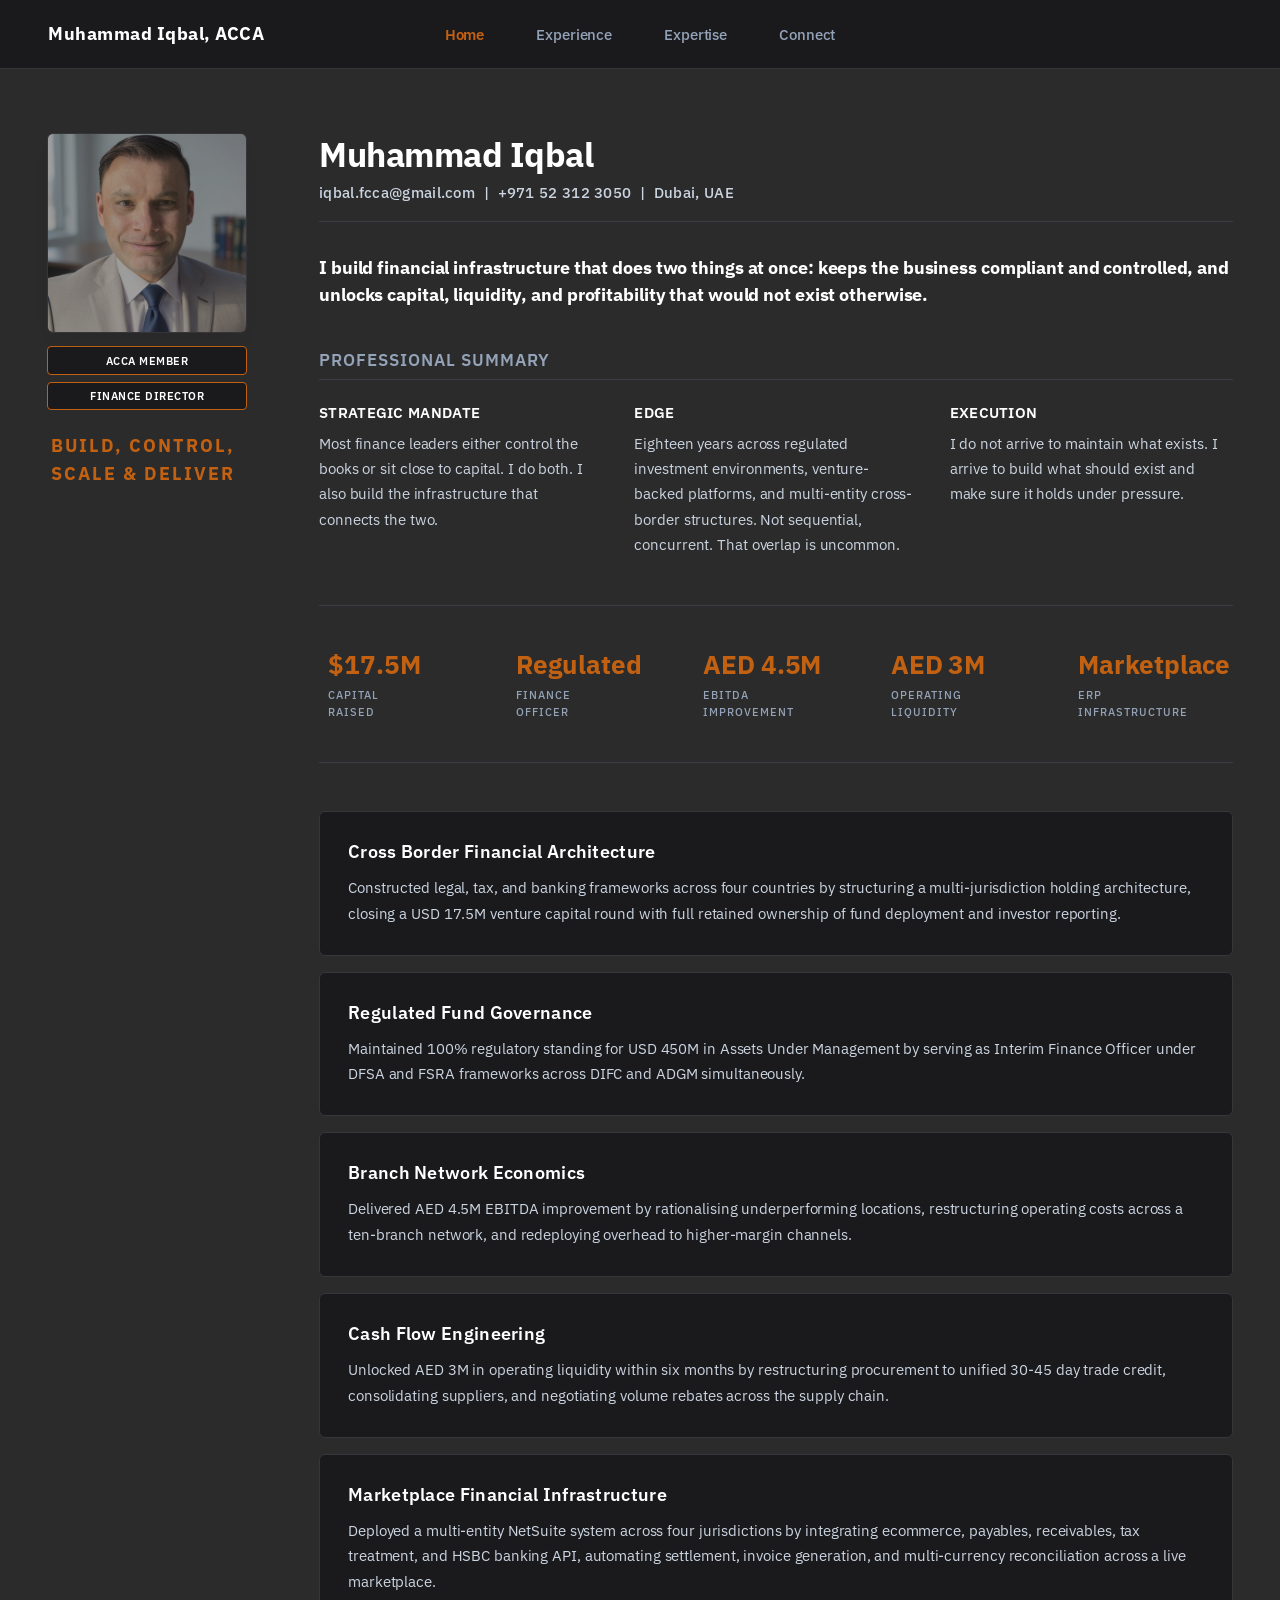
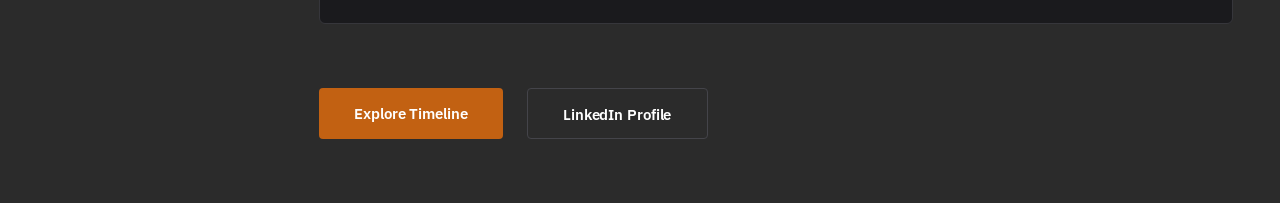
==== commit efbd1513: "Update index.html" ====
--- a/index.html
+++ b/index.html
@@ -47,14 +47,14 @@
             <div class="executive-widescreen-header">
                 <h1>Muhammad Iqbal</h1>
                 <div class="horizontal-contact-strip">
-                    <a href="mailto:iqbal.fcca@gmail.com?subject=Executive%20Inquiry%20%E2%80%94%20Muhammad%20Iqbal">iqbal.fcca@gmail.com</a> &nbsp;|&nbsp; 
+                    <a href="mailto:iqbal.fcca@gmail.com?subject=Executive%20Inquiry%20-%20Muhammad%20Iqbal">iqbal.fcca@gmail.com</a> &nbsp;|&nbsp; 
                     <a href="tel:+971523123050">+971 52 312 3050</a> &nbsp;|&nbsp; 
                     Dubai, UAE
                 </div>
             </div>
 
-            <!-- Fixed Headline: Problem-first opening -->
-            <h2 class="hero-pitch-title">
+            <!-- Fixed Headline: Problem-first opening, reduced size for 2 lines -->
+            <h2 class="hero-pitch-title hero-pitch-compact">
                 I build financial infrastructure that does two things at once: keeps the business compliant and controlled, and unlocks capital, liquidity, and profitability that would not exist otherwise.
             </h2>
 
@@ -65,15 +65,15 @@
             <div class="summary-columns-container">
                 <div class="summary-column-item">
                     <strong>Strategic Mandate</strong>
-                    The CFO seat exists for one single reason: to make sure the corporate enterprise never executes a major commercial expansion or capital decision blind. 
+                    Most finance leaders either control the books or sit close to capital. I do both. I also build the infrastructure that connects the two.
                 </div>
                 <div class="summary-column-item">
-                    <strong>Proven Footprint</strong>
-                    I have spent 18 years driving clarity across venture-backed platforms, regulated DFSA/FSRA environments, and multi-entity cross-border legal asset holding structures.
+                    <strong>Edge</strong>
+                    Eighteen years across regulated investment environments, venture-backed platforms, and multi-entity cross-border structures. Not sequential, concurrent. That overlap is uncommon.
                 </div>
                 <div class="summary-column-item">
-                    <strong>Core Execution</strong>
-                    I do not just report numbers to stakeholders. From structuring $17.5M rounds to scratch-built ERP rollouts, I design the foundational infrastructure that the business runs on.
+                    <strong>Execution</strong>
+                    I do not arrive to maintain what exists. I arrive to build what should exist and make sure it holds under pressure.
                 </div>
             </div>
 
--- a/style.css
+++ b/style.css
@@ -1193,6 +1193,13 @@
    HOME PAGE — CLICKABLE METRIC BOXES + DETAIL SECTIONS
    ========================================================================== */
 
+/* Larger tagline text */
+.tagline-text-stamp.tagline-large {
+    font-size: 1.1rem;
+    letter-spacing: 2px;
+    line-height: 1.6;
+}
+
 /* Make ledger items clickable with cursor */
 .ledger-data-item {
     cursor: pointer;
@@ -1272,8 +1279,13 @@
     width: 100%;
 }
 
-/* Responsive for detail sections */
+/* Responsive for detail sections and tagline */
 @media (max-width: 768px) {
+    .tagline-text-stamp.tagline-large {
+        font-size: 0.9rem;
+        letter-spacing: 1.5px;
+    }
+
     .detail-section {
         padding: 1.25rem;
     }
@@ -1286,3 +1298,38 @@
         font-size: 0.9rem;
     }
 }
+
+@media (max-width: 480px) {
+    .tagline-text-stamp.tagline-large {
+        font-size: 0.8rem;
+        letter-spacing: 1px;
+    }
+}
+
+
+/* ==========================================================================
+   HOMEPAGE HERO COMPACT — 2-LINE FIT WITH BREATHING ROOM
+   ========================================================================== */
+
+h2.hero-pitch-title.hero-pitch-compact {
+    font-size: 1.15rem;
+    line-height: 1.5;
+    margin-bottom: 2.5rem;
+}
+
+/* Responsive for hero compact */
+@media (max-width: 768px) {
+    h2.hero-pitch-title.hero-pitch-compact {
+        font-size: 1.05rem;
+        line-height: 1.45;
+        margin-bottom: 2rem;
+    }
+}
+
+@media (max-width: 480px) {
+    h2.hero-pitch-title.hero-pitch-compact {
+        font-size: 0.95rem;
+        line-height: 1.4;
+        margin-bottom: 1.5rem;
+    }
+}
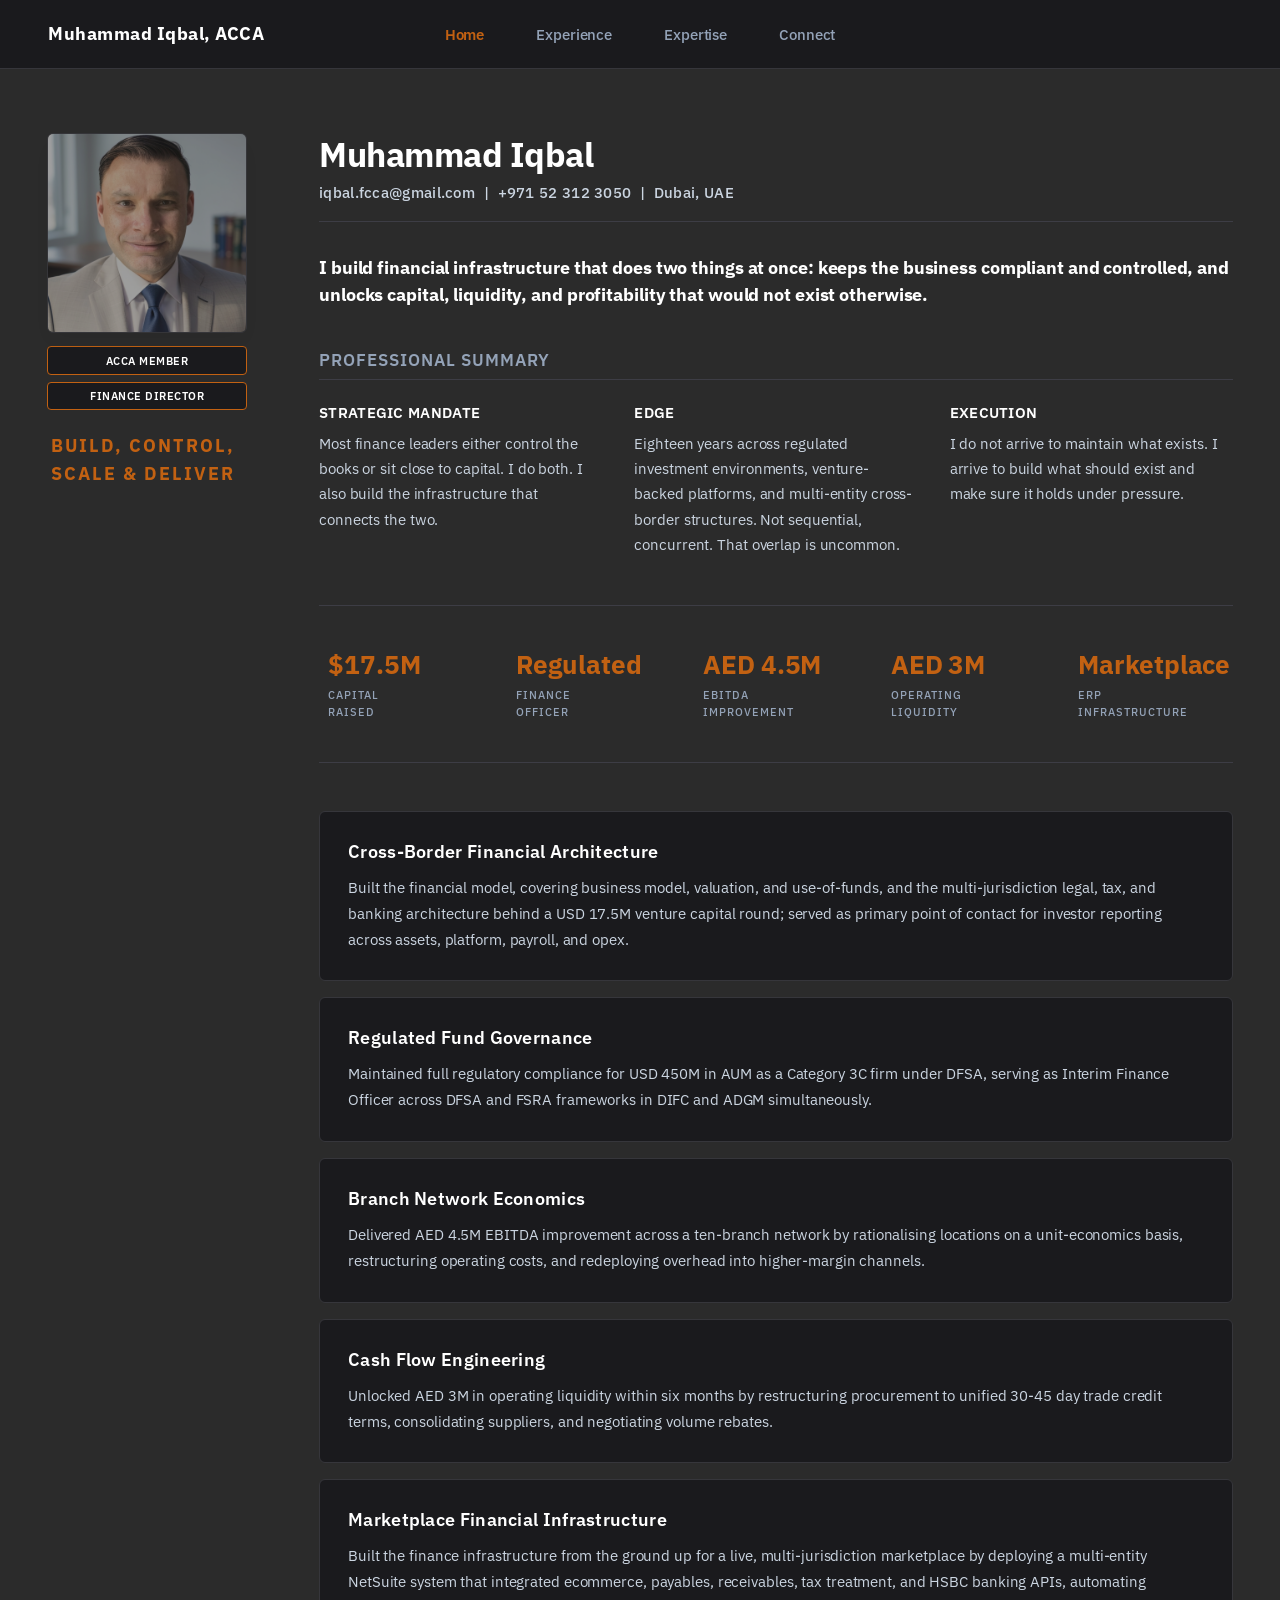
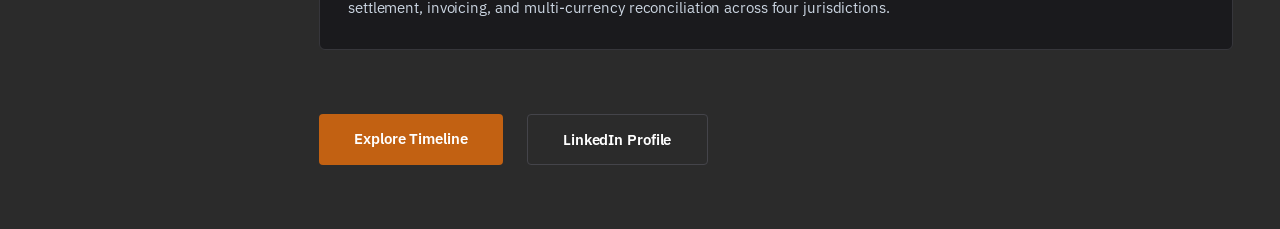
==== commit e3951b69: "Update index.html" ====
--- a/index.html
+++ b/index.html
@@ -6,6 +6,7 @@
     <title>Muhammad Iqbal | ACCA Portfolio</title>
     <link href="https://fonts.googleapis.com/css2?family=IBM+Plex+Sans:wght@400;500;600;700&display=swap" rel="stylesheet">
     <link rel="stylesheet" href="style.css">
+<base target="_blank">
 <base target="_blank">
 <base target="_blank">
 </head>
@@ -105,28 +106,28 @@
             <div class="detail-sections-container">
 
                 <section id="cross-border" class="detail-section">
-                    <h3>Cross Border Financial Architecture</h3>
-                    <p>Constructed legal, tax, and banking frameworks across four countries by structuring a multi-jurisdiction holding architecture, closing a USD 17.5M venture capital round with full retained ownership of fund deployment and investor reporting.</p>
+                    <h3>Cross-Border Financial Architecture</h3>
+                    <p>Built the financial model, covering business model, valuation, and use-of-funds, and the multi-jurisdiction legal, tax, and banking architecture behind a USD 17.5M venture capital round; served as primary point of contact for investor reporting across assets, platform, payroll, and opex.</p>
                 </section>
 
                 <section id="regulated-governance" class="detail-section">
                     <h3>Regulated Fund Governance</h3>
-                    <p>Maintained 100% regulatory standing for USD 450M in Assets Under Management by serving as Interim Finance Officer under DFSA and FSRA frameworks across DIFC and ADGM simultaneously.</p>
+                    <p>Maintained full regulatory compliance for USD 450M in AUM as a Category 3C firm under DFSA, serving as Interim Finance Officer across DFSA and FSRA frameworks in DIFC and ADGM simultaneously.</p>
                 </section>
 
                 <section id="branch-economics" class="detail-section">
                     <h3>Branch Network Economics</h3>
-                    <p>Delivered AED 4.5M EBITDA improvement by rationalising underperforming locations, restructuring operating costs across a ten-branch network, and redeploying overhead to higher-margin channels.</p>
+                    <p>Delivered AED 4.5M EBITDA improvement across a ten-branch network by rationalising locations on a unit-economics basis, restructuring operating costs, and redeploying overhead into higher-margin channels.</p>
                 </section>
 
                 <section id="cash-flow" class="detail-section">
                     <h3>Cash Flow Engineering</h3>
-                    <p>Unlocked AED 3M in operating liquidity within six months by restructuring procurement to unified 30-45 day trade credit, consolidating suppliers, and negotiating volume rebates across the supply chain.</p>
+                    <p>Unlocked AED 3M in operating liquidity within six months by restructuring procurement to unified 30-45 day trade credit terms, consolidating suppliers, and negotiating volume rebates.</p>
                 </section>
 
                 <section id="marketplace-infra" class="detail-section">
                     <h3>Marketplace Financial Infrastructure</h3>
-                    <p>Deployed a multi-entity NetSuite system across four jurisdictions by integrating ecommerce, payables, receivables, tax treatment, and HSBC banking API, automating settlement, invoice generation, and multi-currency reconciliation across a live marketplace.</p>
+                    <p>Built the finance infrastructure from the ground up for a live, multi-jurisdiction marketplace by deploying a multi-entity NetSuite system that integrated ecommerce, payables, receivables, tax treatment, and HSBC banking APIs, automating settlement, invoicing, and multi-currency reconciliation across four jurisdictions.</p>
                 </section>
 
             </div>
--- a/style.css
+++ b/style.css
@@ -1333,3 +1333,442 @@
         margin-bottom: 1.5rem;
     }
 }
+
+
+/* ==========================================================================
+   EXPERTISE PAGE — LEFT-ALIGNED GLOBAL FOOTPRINT
+   ========================================================================== */
+
+.global-footprint-left {
+    justify-content: flex-start !important;
+}
+
+/* Ensure text size is fine as-is — no increase needed */
+/* Current: font-size: 1.1rem on .footprint-country, which is readable */
+
+
+/* ==========================================================================
+   EXPERTISE PAGE — SECTION SPACING
+   ========================================================================== */
+
+.section-spaced {
+    margin-top: 3.5rem;
+}
+
+/* Ensure the last section has bottom breathing room */
+.global-section.section-spaced {
+    margin-bottom: 3rem;
+}
+
+/* Responsive spacing */
+@media (max-width: 768px) {
+    .section-spaced {
+        margin-top: 2.5rem;
+    }
+
+    .global-section.section-spaced {
+        margin-bottom: 2rem;
+    }
+}
+
+
+/* ==========================================================================
+   EXPERTISE PAGE — FILTER TRANSITIONS
+   ========================================================================== */
+
+[data-filter] {
+    transition: opacity 0.3s ease, transform 0.3s ease;
+}
+
+[data-filter].hidden {
+    display: none !important;
+}
+
+
+/* ==========================================================================
+   EXPERIENCE PAGE — HYBRID VERTICAL TIMELINE
+   ========================================================================== */
+/* ==========================================================================
+   EXPERIENCE PAGE — HYBRID VERTICAL TIMELINE (REFINED)
+   ========================================================================== */
+
+.timeline-container {
+    max-width: 950px;
+    margin: 3rem auto;
+    padding: 0 2rem;
+    width: 100%;
+}
+
+.timeline-header {
+    margin-bottom: 2.5rem;
+    border-bottom: 1px solid #3d3d45;
+    padding-bottom: 1.25rem;
+}
+
+.timeline-header h1 {
+    font-size: 2.1rem;
+    font-weight: 700;
+    color: #ffffff;
+    letter-spacing: -0.5px;
+}
+
+/* Timeline Track */
+.timeline-track {
+    position: relative;
+    padding-left: 2rem;
+}
+
+.timeline-track::before {
+    content: '';
+    position: absolute;
+    left: 0;
+    top: 0;
+    bottom: 0;
+    width: 2px;
+    background-color: #3d3d45;
+}
+
+/* Timeline Node */
+.timeline-node {
+    position: relative;
+    margin-bottom: 1rem;
+}
+
+.timeline-node:last-child {
+    margin-bottom: 0;
+}
+
+/* Timeline Dot */
+.timeline-dot {
+    position: absolute;
+    left: -2rem;
+    top: 1.25rem;
+    width: 12px;
+    height: 12px;
+    border-radius: 50%;
+    background-color: #36363B;
+    border: 2px solid #36363B;
+    transform: translateX(-5px);
+    transition: all 0.3s ease;
+}
+
+.timeline-dot.active-dot {
+    background-color: #C26112;
+    border-color: #C26112;
+    box-shadow: 0 0 0 4px rgba(194, 97, 18, 0.2);
+}
+
+/* Timeline Card */
+.timeline-card {
+    background-color: #1A1A1D;
+    border: 1px solid #36363B;
+    border-radius: 6px;
+    overflow: hidden;
+    transition: border-color 0.25s ease, box-shadow 0.25s ease;
+}
+
+.timeline-card:hover {
+    border-color: #C26112;
+    box-shadow: 0 4px 20px rgba(0, 0, 0, 0.2);
+}
+
+.timeline-card.expanded {
+    border-color: #C26112;
+    box-shadow: 0 4px 20px rgba(194, 97, 18, 0.08);
+}
+
+/* Card Header */
+.card-header {
+    display: flex;
+    justify-content: space-between;
+    align-items: center;
+    padding: 1.25rem 1.75rem;
+    cursor: pointer;
+    user-select: none;
+    position: relative;
+    min-height: 3.5rem;
+}
+
+.header-left {
+    flex: 1;
+    text-align: left;
+    min-width: 0;
+    display: flex;
+    flex-direction: column;
+    justify-content: center;
+    gap: 0.35rem;
+}
+
+.header-right {
+    text-align: right;
+    margin-left: 2rem;
+    flex-shrink: 0;
+    display: flex;
+    flex-direction: column;
+    align-items: flex-end;
+    gap: 0.25rem;
+    position: relative;
+    padding-right: 2rem;
+}
+
+.role-title {
+    font-size: 1.25rem;
+    color: #ffffff;
+    margin: 0;
+    font-weight: 600;
+    line-height: 1.3;
+}
+
+.company-name {
+    font-size: 0.95rem;
+    color: #cbd5e1;
+    margin: 0;
+    font-weight: 500;
+    display: flex;
+    align-items: center;
+    flex-wrap: wrap;
+    gap: 0.5rem;
+}
+
+.timeline-date {
+    font-size: 0.9rem;
+    font-weight: 600;
+    color: #ffffff;
+}
+
+.timeline-location {
+    font-size: 0.85rem;
+    color: #94a3b8;
+}
+
+.expand-icon {
+    position: absolute;
+    right: 0;
+    top: 50%;
+    transform: translateY(-50%);
+    font-size: 1.6rem;
+    color: #94a3b8;
+    font-weight: 400;
+    transition: color 0.2s ease;
+    line-height: 1;
+}
+
+.timeline-card:hover .expand-icon,
+.timeline-card.expanded .expand-icon {
+    color: #C26112;
+}
+
+/* Industry Badges */
+.industry-badge {
+    display: inline-flex;
+    align-items: center;
+    justify-content: center;
+    background-color: #2b2b30;
+    color: #94a3b8;
+    font-size: 0.65rem;
+    font-weight: 600;
+    text-transform: uppercase;
+    letter-spacing: 0.5px;
+    padding: 0.35rem 0.6rem;
+    border-radius: 4px;
+    border: 1px solid #36363B;
+    white-space: nowrap;
+    line-height: 1;
+    vertical-align: middle;
+}
+
+/* Card Detail (Accordion Content) */
+.card-detail {
+    max-height: 0;
+    overflow: hidden;
+    opacity: 0;
+    transition: max-height 0.3s ease, opacity 0.3s ease, padding 0.3s ease;
+    padding: 0 1.75rem;
+}
+
+.timeline-card.expanded .card-detail {
+    padding: 0 1.75rem 1.5rem 1.75rem;
+}
+
+/* Company Context */
+.company-context {
+    margin-bottom: 1.25rem;
+    padding-top: 0.75rem;
+    padding-bottom: 0.75rem;
+    border-top: 1px solid #2b2b30;
+    border-bottom: 1px dashed #2b2b30;
+}
+
+.company-desc {
+    font-size: 0.95rem;
+    color: #cbd5e1;
+    line-height: 1.65;
+    margin: 0;
+}
+
+/* Experience Bullets */
+.experience-bullets {
+    margin: 0 0 1.25rem 1.25rem;
+    padding: 0;
+    list-style-type: square;
+}
+
+.experience-bullets li {
+    font-size: 0.95rem;
+    color: #cbd5e1;
+    line-height: 1.7;
+    margin-bottom: 0.6rem;
+}
+
+.experience-bullets li strong {
+    color: #ffffff;
+    font-weight: 600;
+}
+
+/* Skill Pills */
+.skill-pill-group {
+    display: flex;
+    flex-wrap: wrap;
+    gap: 0.6rem;
+}
+
+.skill-pill {
+    background-color: transparent;
+    color: #94a3b8;
+    font-size: 0.75rem;
+    font-weight: 600;
+    text-transform: uppercase;
+    letter-spacing: 0.5px;
+    padding: 0.4rem 0.9rem;
+    border: 1px solid #36363B;
+    border-radius: 4px;
+    transition: all 0.2s ease;
+}
+
+.skill-pill:hover {
+    border-color: #C26112;
+    color: #C26112;
+}
+
+/* Timeline Footer */
+.timeline-footer-action {
+    display: flex;
+    justify-content: center;
+    margin-top: 3rem;
+    margin-bottom: 2rem;
+}
+
+/* Responsive */
+@media (max-width: 768px) {
+    .timeline-container {
+        padding: 0 1rem;
+        margin: 2rem auto;
+    }
+
+    .timeline-track {
+        padding-left: 1.5rem;
+    }
+
+    .timeline-dot {
+        left: -1.5rem;
+        width: 10px;
+        height: 10px;
+        transform: translateX(-4px);
+        top: 1.15rem;
+    }
+
+    .card-header {
+        padding: 1.25rem 1.25rem;
+        flex-direction: column;
+        align-items: flex-start;
+        gap: 0.5rem;
+        min-height: auto;
+    }
+
+    .header-right {
+        text-align: left;
+        margin-left: 0;
+        align-items: flex-start;
+        flex-direction: row;
+        gap: 0.75rem;
+        flex-wrap: wrap;
+        padding-right: 0;
+        width: 100%;
+    }
+
+    .expand-icon {
+        position: absolute;
+        right: 1.25rem;
+        top: 1.25rem;
+        transform: none;
+        font-size: 1.8rem;
+    }
+
+    .timeline-header h1 {
+        font-size: 1.6rem;
+    }
+
+    .role-title {
+        font-size: 1.05rem;
+    }
+
+    .company-name {
+        font-size: 0.85rem;
+    }
+
+    .timeline-date,
+    .timeline-location {
+        font-size: 0.8rem;
+    }
+
+    .card-detail {
+        padding: 0 1.25rem;
+    }
+
+    .timeline-card.expanded .card-detail {
+        padding: 0 1.25rem 1.5rem 1.25rem;
+    }
+
+    .experience-bullets {
+        margin-left: 1rem;
+    }
+
+    .experience-bullets li {
+        font-size: 0.9rem;
+    }
+
+    .skill-pill {
+        font-size: 0.7rem;
+        padding: 0.3rem 0.6rem;
+    }
+
+    .timeline-footer-action {
+        margin-top: 2.5rem;
+    }
+}
+
+@media (max-width: 480px) {
+    .timeline-track {
+        padding-left: 1.25rem;
+    }
+
+    .timeline-dot {
+        left: -1.25rem;
+        transform: translateX(-3px);
+        top: 1.1rem;
+    }
+
+    .industry-badge {
+        font-size: 0.6rem;
+        padding: 0.2rem 0.5rem;
+        height: 1.3rem;
+    }
+
+    .company-name {
+        gap: 0.3rem;
+    }
+
+    .expand-icon {
+        font-size: 1.8rem;
+    }
+}
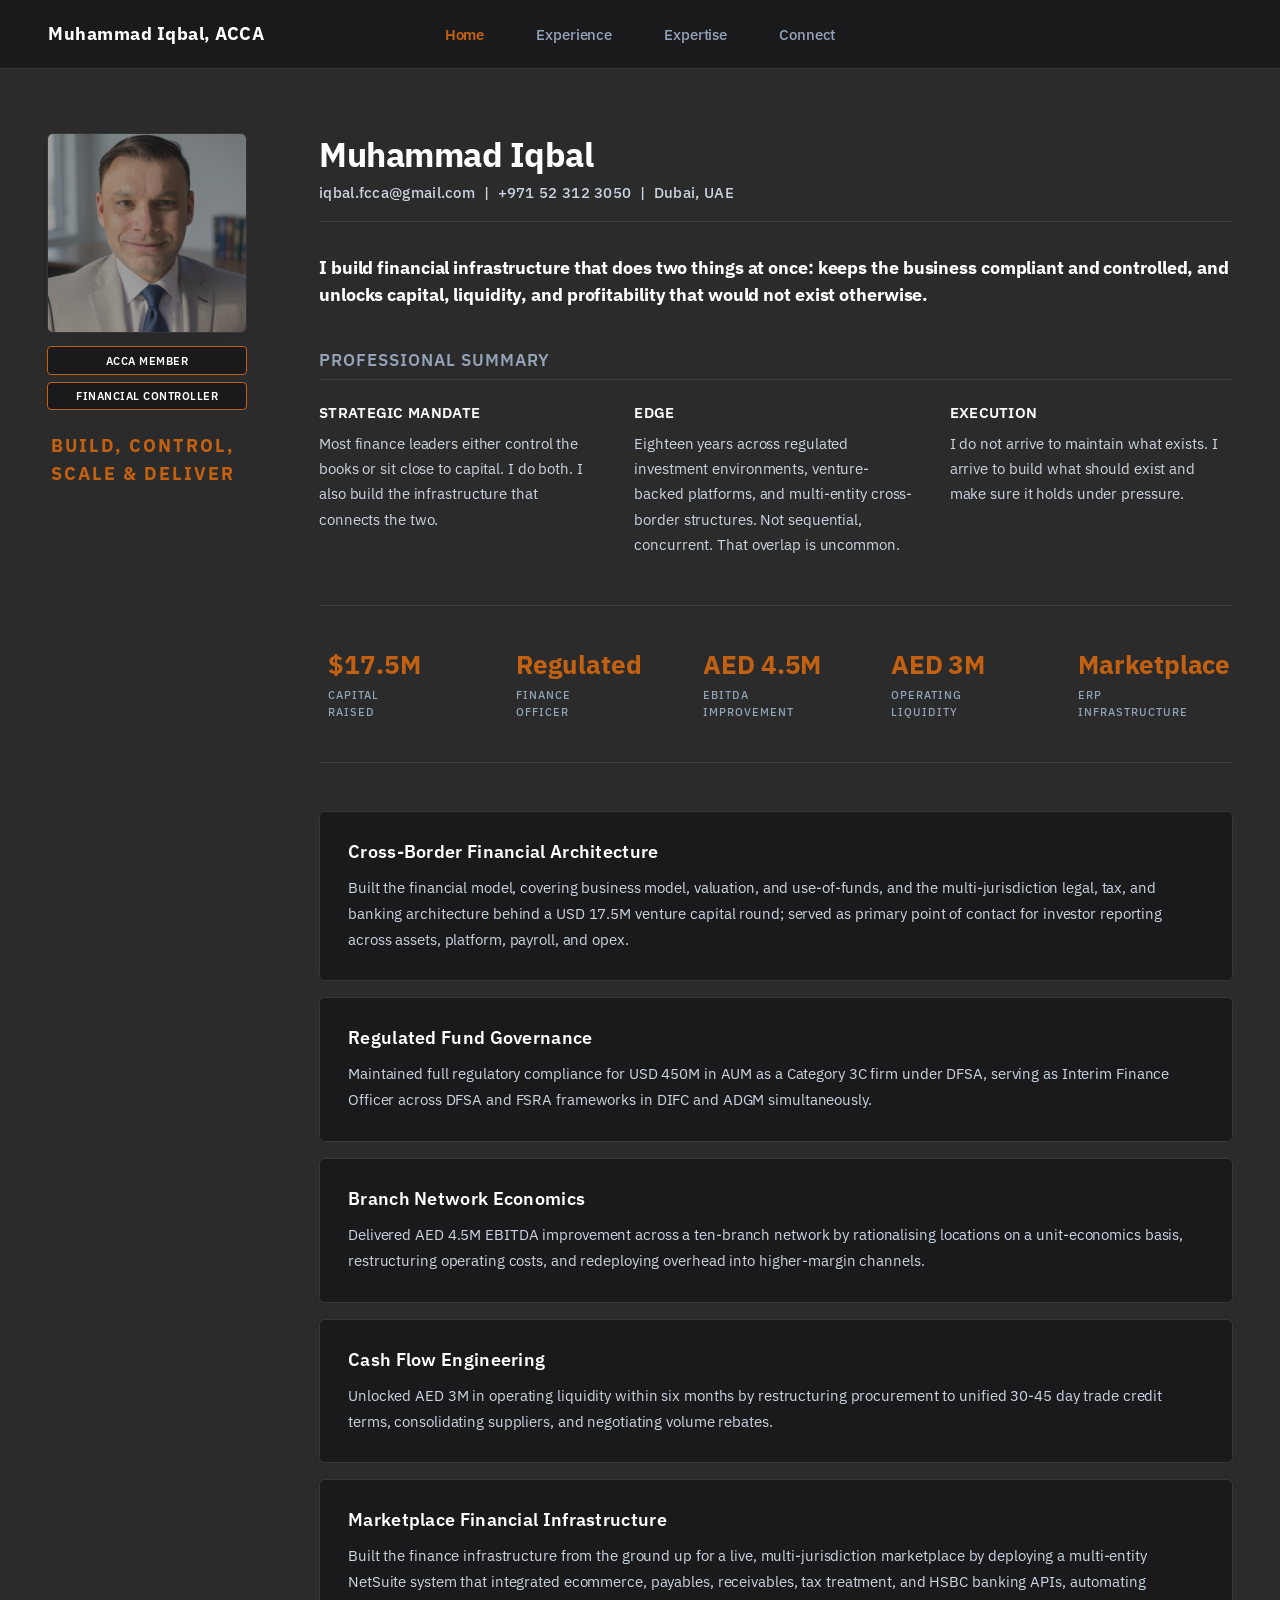
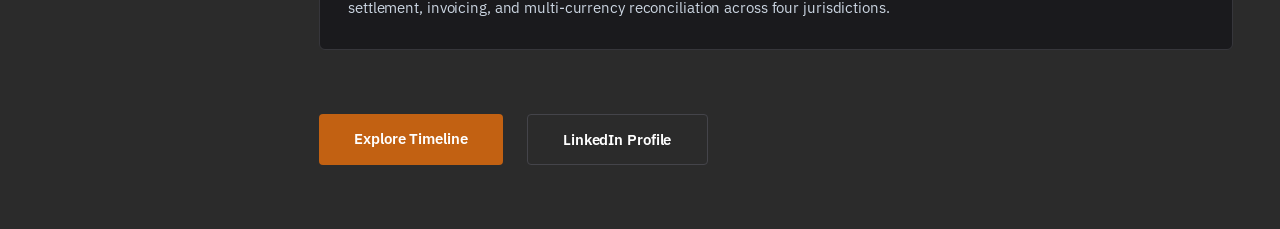
==== commit 3101b34d: "Update index.html" ====
--- a/index.html
+++ b/index.html
@@ -31,7 +31,7 @@
             <img src="profile.png" alt="Muhammad Iqbal" class="cockpit-profile-img">
             <div class="badge-stack">
                 <div class="badge-tag">ACCA Member</div>
-                <div class="badge-tag">Finance Director</div>
+                <div class="badge-tag">Financial Controller</div>
             </div>
             <!-- Left Tagline Component -->
             <div class="tagline-container-block">
--- a/style.css
+++ b/style.css
@@ -9,7 +9,6 @@
     font-family: 'IBM Plex Sans', sans-serif;
 }
 
-/* Charcoal Black Full Page Canvas (#2B2B2B) */
 body {
     background-color: #2B2B2B;
     color: #F4F3EF; 
@@ -17,7 +16,6 @@
     min-height: 100vh;
 }
 
-/* Centered Top Menu Navigation Bar */
 .navbar {
     background-color: #1A1A1D; 
     color: #ffffff;
@@ -53,7 +51,6 @@
     font-weight: 600;
 }
 
-/* Widescreen Dashboard Master Workspace Framework */
 .cockpit-container {
     max-width: 1250px;
     margin: 4rem auto;
@@ -64,7 +61,6 @@
     width: 100%;
 }
 
-/* Left Column Profile Card Anchor Box */
 .cockpit-left-anchor {
     display: flex;
     flex-direction: column;
@@ -83,7 +79,6 @@
     display: block;
 }
 
-/* Cohesive Badge Stack Components */
 .badge-stack {
     display: flex;
     flex-direction: column;
@@ -104,7 +99,6 @@
     border: 1px solid #C26112; 
 }
 
-/* Left Column Text: Clean Left-Aligned Philosophy Tagline Block */
 .tagline-container-block {
     padding: 0.5rem 0 0 0.25rem;
     width: 100%;
@@ -120,13 +114,11 @@
     line-height: 1.45; 
 }
 
-/* Right Main Institutional Data Sheet Section */
 .cockpit-main-ledger {
     display: flex;
     flex-direction: column;
 }
 
-/* Widescreen Horizontal Top Contact Strip Row */
 .executive-widescreen-header {
     margin-bottom: 2rem;
     border-bottom: 1px solid #3d3d45;
@@ -149,7 +141,6 @@
     line-height: 1;
 }
 
-/* Contact strip links */
 .horizontal-contact-strip a {
     color: #cbd5e1;
     text-decoration: none;
@@ -160,7 +151,6 @@
     color: #C26112;
 }
 
-/* REFINED HEADLINE: Reduced font size and forced standard non-caps casing text transform rules */
 h2.hero-pitch-title {
     font-size: 1.35rem; 
     font-weight: 700;
@@ -190,7 +180,6 @@
     padding-bottom: 0.5rem;
 }
 
-/* Broken Up Columns for Professional Summary */
 .summary-columns-container {
     display: grid;
     grid-template-columns: repeat(auto-fit, minmax(220px, 1fr));
@@ -214,7 +203,6 @@
     text-transform: uppercase;
 }
 
-/* STATS SECTION GRID STRUCTURE */
 .ledger-row-grid {
     display: grid;
     grid-template-columns: repeat(auto-fit, minmax(150px, 1fr)); 
@@ -228,6 +216,25 @@
 .ledger-data-item {
     display: flex;
     flex-direction: column;
+    cursor: pointer;
+    transition: border-color 0.25s ease, box-shadow 0.25s ease, transform 0.2s ease;
+    border: 1px solid transparent;
+    border-radius: 4px;
+    padding: 0.5rem;
+}
+
+.ledger-data-item:hover {
+    border-color: #C26112;
+    box-shadow: 0 4px 20px rgba(194, 97, 18, 0.15);
+    transform: translateY(-2px);
+}
+
+.ledger-data-item:hover h3 {
+    color: #ffffff;
+}
+
+.ledger-data-item:hover p {
+    color: #C26112;
 }
 
 .ledger-data-item h3 {
@@ -248,7 +255,6 @@
     line-height: 1.6;   
 }
 
-/* Twin Interactive Call Buttons Layout row */
 .dual-action-row {
     display: flex;
     gap: 1.5rem;
@@ -288,7 +294,6 @@
     border-color: #ffffff;
 }
 
-/* Shared Central Sheets for Experience / Expertise sub pages */
 .main-wrapper {
     max-width: 900px;
     margin: 4rem auto;
@@ -319,7 +324,6 @@
 
 li { margin-bottom: 0.6rem; }
 
-/* Contact Details Page Panel custom tweaks */
 .contact-grid-row {
     display: grid;
     grid-template-columns: repeat(auto-fit, minmax(240px, 1fr));
@@ -352,7 +356,6 @@
    DARK INSTITUTIONAL TIMELINE ACCORDION BREAKOUT (EXPERIENCE PAGE)
    ========================================================================== */
 
-/* Override the 2-column grid to make the experience ledger full width */
 .cockpit-container.full-width-layout {
     display: block; 
     max-width: 950px; 
@@ -365,7 +368,6 @@
     width: 100%;
 }
 
-/* Premium Interactive Dark Accordion Container */
 .timeline-accordion-item {
     background-color: #1A1A1D; 
     border: 1px solid #36363B; 
@@ -376,13 +378,11 @@
     transition: border-color 0.2s ease, box-shadow 0.2s ease;
 }
 
-/* Highlight the active item when a recruiter expands it */
 .timeline-accordion-item[open] {
     border-color: #C26112; 
     box-shadow: 0 4px 20px rgba(0, 0, 0, 0.2);
 }
 
-/* Interactive Summary Header Customization */
 .accordion-header {
     display: flex;
     justify-content: space-between;
@@ -399,7 +399,6 @@
     display: none; 
 }
 
-/* Custom indicator symbol styling (+ / -) */
 .accordion-header::after {
     content: '+';
     font-size: 1.4rem;
@@ -421,7 +420,6 @@
     background-color: #222226; 
 }
 
-/* Typography positioning inside headers */
 .header-main-info {
     flex: 1;
     text-align: left;
@@ -462,14 +460,12 @@
     margin-top: 0.25rem;
 }
 
-/* Inside Expanded Content Formatting Layouts */
 .accordion-content {
     padding: 0 1.75rem 1.5rem 1.75rem;
     background-color: #1A1A1D;
     text-align: left;
 }
 
-/* Separator Row for metadata context */
 .company-context-row {
     margin-bottom: 1.25rem;
     padding-top: 0.75rem;
@@ -478,19 +474,22 @@
     border-bottom: 1px dashed #2b2b30;
 }
 
-/* Context Badges formatting */
 .industry-badge {
-    display: inline-block;
-    background-color: #C26112;
-    color: #1A1A1D;
-    font-size: 0.7rem;
-    font-weight: 700;
+    display: inline-flex;
+    align-items: center;
+    justify-content: center;
+    background-color: #2b2b30;
+    color: #94a3b8;
+    font-size: 0.65rem;
+    font-weight: 600;
     text-transform: uppercase;
     letter-spacing: 0.5px;
-    padding: 0.35rem 0.75rem;
+    padding: 0.35rem 0.6rem;
     border-radius: 4px;
-    margin-bottom: 0.5rem;
-    margin-right: 0.5rem;
+    border: 1px solid #36363B;
+    white-space: nowrap;
+    line-height: 1;
+    vertical-align: middle;
 }
 
 .company-desc {
@@ -518,30 +517,6 @@
     font-weight: 600;
 }
 
-.skill-pill-group {
-    display: flex;
-    flex-wrap: wrap;
-    gap: 0.6rem;
-}
-
-.skill-pill {
-    background-color: transparent;
-    color: #94a3b8;
-    font-size: 0.75rem;
-    font-weight: 600;
-    text-transform: uppercase;
-    letter-spacing: 0.5px;
-    padding: 0.4rem 0.9rem;
-    border: 1px solid #36363B;
-    border-radius: 4px;
-    transition: all 0.2s ease;
-}
-
-.skill-pill:hover {
-    border-color: #C26112;
-    color: #C26112;
-}
-
 .fractional-tag {
     font-size: 0.85rem;
     font-weight: 500;
@@ -561,7 +536,7 @@
 }
 
 /* ==========================================================================
-   CONNECT PAGE — WORLD-CLASS CONTACT ARCHITECTURE
+   CONNECT PAGE
    ========================================================================== */
 
 .connect-panel {
@@ -597,7 +572,6 @@
     margin: 0 0 3rem 0;
 }
 
-/* Contact Card Matrix */
 .contact-matrix-grid {
     display: grid;
     grid-template-columns: repeat(4, 1fr);
@@ -664,7 +638,6 @@
     margin: 0.15rem 0 0 0;
 }
 
-/* Status Chip Row */
 .status-chip-row {
     display: flex;
     justify-content: flex-start;
@@ -765,7 +738,6 @@
         width: 100%;
     }
 
-    /* Experience page mobile */
     .cockpit-container.full-width-layout {
         padding: 0 1rem;
         margin: 2rem auto;
@@ -808,7 +780,6 @@
         font-size: 1.35rem;
     }
 
-    /* Connect page mobile */
     .connect-headline {
         font-size: 1.7rem;
     }
@@ -859,15 +830,6 @@
         font-size: 0.85rem;
     }
 
-    .skill-pill-group {
-        gap: 0.4rem;
-    }
-
-    .skill-pill {
-        font-size: 0.7rem;
-        padding: 0.3rem 0.6rem;
-    }
-
     .contact-matrix-grid {
         grid-template-columns: 1fr;
     }
@@ -882,11 +844,8 @@
     }
 }
 
-
-
-
 /* ==========================================================================
-   EXPERTISE PAGE — SLICER + COMPACT LAYOUT
+   EXPERTISE PAGE
    ========================================================================== */
 
 .expertise-panel {
@@ -919,7 +878,6 @@
     white-space: nowrap;
 }
 
-/* Slicer / Filter Buttons */
 .slicer-row {
     display: flex;
     gap: 0.5rem;
@@ -952,7 +910,6 @@
     border-color: #C26112;
 }
 
-/* Domain Expertise Grid */
 .expertise-grid {
     display: grid;
     grid-template-columns: repeat(3, 1fr);
@@ -1004,7 +961,6 @@
     font-weight: 700;
 }
 
-/* Section Header Compact */
 .section-header-compact {
     margin-bottom: 1rem;
 }
@@ -1018,7 +974,6 @@
     margin: 0;
 }
 
-/* Technical Stack */
 .tech-section {
     margin-bottom: 2rem;
 }
@@ -1055,33 +1010,36 @@
     margin: 0;
 }
 
-/* Global Exposure */
 .global-section {
     margin-bottom: 2rem;
 }
 
-.global-footprint {
+.global-badge-row {
     display: flex;
-    justify-content: center;
-    align-items: center;
-    gap: 1rem;
     flex-wrap: wrap;
-}
-
-.footprint-country {
-    font-size: 1.1rem;
-    font-weight: 600;
-    color: #ffffff;
-    letter-spacing: 1px;
-}
-
-.footprint-dot {
+    gap: 12px;
+    justify-content: flex-start;
+    margin-top: 16px;
+}
+
+.global-badge {
+    padding: 6px 18px;
+    border-radius: 100px;
+    border: 1px solid #C26112;
     color: #C26112;
-    font-size: 1.4rem;
-    font-weight: 700;
-}
-
-/* Credentials */
+    font-size: 0.85rem;
+    font-weight: 500;
+    letter-spacing: 0.5px;
+    background: rgba(255, 255, 255, 0.03);
+    transition: all 0.2s ease;
+    cursor: default;
+}
+
+.global-badge:hover {
+    background: #C26112;
+    color: #1A1A1D;
+}
+
 .credentials-section {
     margin-bottom: 2rem;
 }
@@ -1119,7 +1077,6 @@
     line-height: 1.4;
 }
 
-/* Expertise Page Responsive */
 @media (max-width: 768px) {
     .expertise-headline {
         font-size: 1.7rem;
@@ -1161,12 +1118,14 @@
         padding: 1rem 0.75rem;
     }
 
-    .global-footprint {
-        gap: 0.75rem;
-    }
-
-    .footprint-country {
-        font-size: 0.95rem;
+    .global-badge-row {
+        gap: 10px;
+        margin-top: 12px;
+    }
+
+    .global-badge {
+        padding: 5px 14px;
+        font-size: 0.8rem;
     }
 }
 
@@ -1190,45 +1149,19 @@
 }
 
 /* ==========================================================================
-   HOME PAGE — CLICKABLE METRIC BOXES + DETAIL SECTIONS
+   HOME PAGE
    ========================================================================== */
 
-/* Larger tagline text */
 .tagline-text-stamp.tagline-large {
     font-size: 1.1rem;
     letter-spacing: 2px;
     line-height: 1.6;
 }
 
-/* Make ledger items clickable with cursor */
-.ledger-data-item {
-    cursor: pointer;
-    transition: border-color 0.25s ease, box-shadow 0.25s ease, transform 0.2s ease;
-    border: 1px solid transparent;
-    border-radius: 4px;
-    padding: 0.5rem;
-}
-
-.ledger-data-item:hover {
-    border-color: #C26112;
-    box-shadow: 0 4px 20px rgba(194, 97, 18, 0.15);
-    transform: translateY(-2px);
-}
-
-.ledger-data-item:hover h3 {
-    color: #ffffff;
-}
-
-.ledger-data-item:hover p {
-    color: #C26112;
-}
-
-/* Detail Sections Container */
 .detail-sections-container {
     margin-bottom: 3rem;
 }
 
-/* Individual Detail Section */
 .detail-section {
     background-color: #1A1A1D;
     border: 1px solid #36363B;
@@ -1243,7 +1176,6 @@
     border-color: #C26112;
 }
 
-/* Highlight pulse when scrolled to */
 .detail-section.highlight-pulse {
     border-color: #C26112;
     box-shadow: 0 4px 25px rgba(194, 97, 18, 0.2);
@@ -1270,16 +1202,11 @@
     margin: 0;
 }
 
-/* ==========================================================================
-   CONNECT PAGE — FULL WIDTH SUBLINE
-   ========================================================================== */
-
 .connect-subline-full {
     max-width: 100% !important;
     width: 100%;
 }
 
-/* Responsive for detail sections and tagline */
 @media (max-width: 768px) {
     .tagline-text-stamp.tagline-large {
         font-size: 0.9rem;
@@ -1306,18 +1233,12 @@
     }
 }
 
-
-/* ==========================================================================
-   HOMEPAGE HERO COMPACT — 2-LINE FIT WITH BREATHING ROOM
-   ========================================================================== */
-
 h2.hero-pitch-title.hero-pitch-compact {
     font-size: 1.15rem;
     line-height: 1.5;
     margin-bottom: 2.5rem;
 }
 
-/* Responsive for hero compact */
 @media (max-width: 768px) {
     h2.hero-pitch-title.hero-pitch-compact {
         font-size: 1.05rem;
@@ -1334,33 +1255,14 @@
     }
 }
 
-
-/* ==========================================================================
-   EXPERTISE PAGE — LEFT-ALIGNED GLOBAL FOOTPRINT
-   ========================================================================== */
-
-.global-footprint-left {
-    justify-content: flex-start !important;
-}
-
-/* Ensure text size is fine as-is — no increase needed */
-/* Current: font-size: 1.1rem on .footprint-country, which is readable */
-
-
-/* ==========================================================================
-   EXPERTISE PAGE — SECTION SPACING
-   ========================================================================== */
-
 .section-spaced {
     margin-top: 3.5rem;
 }
 
-/* Ensure the last section has bottom breathing room */
 .global-section.section-spaced {
     margin-bottom: 3rem;
 }
 
-/* Responsive spacing */
 @media (max-width: 768px) {
     .section-spaced {
         margin-top: 2.5rem;
@@ -1371,11 +1273,6 @@
     }
 }
 
-
-/* ==========================================================================
-   EXPERTISE PAGE — FILTER TRANSITIONS
-   ========================================================================== */
-
 [data-filter] {
     transition: opacity 0.3s ease, transform 0.3s ease;
 }
@@ -1384,12 +1281,46 @@
     display: none !important;
 }
 
+/* ==========================================================================
+   EXPERIENCE PAGE — SECTOR FILTER BAR
+   ========================================================================== */
+
+.sector-filter-bar {
+    display: flex;
+    flex-wrap: wrap;
+    gap: 10px;
+    margin-bottom: 2rem;
+    padding-bottom: 1.25rem;
+    border-bottom: 1px solid #3d3d45;
+}
+
+.sector-filter-btn {
+    background-color: transparent;
+    color: #94a3b8;
+    border: 1px solid #36363B;
+    padding: 0.5rem 1.25rem;
+    border-radius: 100px;
+    font-size: 0.8rem;
+    font-weight: 600;
+    cursor: pointer;
+    transition: all 0.2s ease;
+    text-transform: uppercase;
+    letter-spacing: 0.5px;
+}
+
+.sector-filter-btn:hover {
+    border-color: #C26112;
+    color: #C26112;
+}
+
+.sector-filter-btn.active {
+    background-color: #C26112;
+    color: #ffffff;
+    border-color: #C26112;
+}
 
 /* ==========================================================================
    EXPERIENCE PAGE — HYBRID VERTICAL TIMELINE
-   ========================================================================== */
-/* ==========================================================================
-   EXPERIENCE PAGE — HYBRID VERTICAL TIMELINE (REFINED)
    ========================================================================== */
 
 .timeline-container {
@@ -1400,9 +1331,9 @@
 }
 
 .timeline-header {
-    margin-bottom: 2.5rem;
+    margin-bottom: 1.75rem;
     border-bottom: 1px solid #3d3d45;
-    padding-bottom: 1.25rem;
+    padding-bottom: 1rem;
 }
 
 .timeline-header h1 {
@@ -1412,7 +1343,6 @@
     letter-spacing: -0.5px;
 }
 
-/* Timeline Track */
 .timeline-track {
     position: relative;
     padding-left: 2rem;
@@ -1428,27 +1358,26 @@
     background-color: #3d3d45;
 }
 
-/* Timeline Node */
 .timeline-node {
     position: relative;
-    margin-bottom: 1rem;
+    padding-bottom: 0.5rem;
+    transition: opacity 0.3s ease, filter 0.3s ease;
 }
 
 .timeline-node:last-child {
-    margin-bottom: 0;
-}
-
-/* Timeline Dot */
+    padding-bottom: 0;
+}
+
 .timeline-dot {
     position: absolute;
     left: -2rem;
-    top: 1.25rem;
-    width: 12px;
-    height: 12px;
+    top: 1.1rem;
+    width: 10px;
+    height: 10px;
     border-radius: 50%;
-    background-color: #36363B;
-    border: 2px solid #36363B;
-    transform: translateX(-5px);
+    background-color: #3d3d45;
+    border: 2px solid #3d3d45;
+    transform: translateX(-4px);
     transition: all 0.3s ease;
 }
 
@@ -1458,7 +1387,6 @@
     box-shadow: 0 0 0 4px rgba(194, 97, 18, 0.2);
 }
 
-/* Timeline Card */
 .timeline-card {
     background-color: #1A1A1D;
     border: 1px solid #36363B;
@@ -1477,16 +1405,15 @@
     box-shadow: 0 4px 20px rgba(194, 97, 18, 0.08);
 }
 
-/* Card Header */
 .card-header {
     display: flex;
     justify-content: space-between;
     align-items: center;
-    padding: 1.25rem 1.75rem;
+    padding: 0.85rem 1.5rem;
     cursor: pointer;
     user-select: none;
     position: relative;
-    min-height: 3.5rem;
+    min-height: 3rem;
 }
 
 .header-left {
@@ -1496,7 +1423,7 @@
     display: flex;
     flex-direction: column;
     justify-content: center;
-    gap: 0.35rem;
+    gap: 0.25rem;
 }
 
 .header-right {
@@ -1506,13 +1433,13 @@
     display: flex;
     flex-direction: column;
     align-items: flex-end;
-    gap: 0.25rem;
+    gap: 0.2rem;
     position: relative;
-    padding-right: 2rem;
+    padding-right: 1.75rem;
 }
 
 .role-title {
-    font-size: 1.25rem;
+    font-size: 1.1rem;
     color: #ffffff;
     margin: 0;
     font-weight: 600;
@@ -1520,24 +1447,20 @@
 }
 
 .company-name {
-    font-size: 0.95rem;
+    font-size: 0.9rem;
     color: #cbd5e1;
     margin: 0;
     font-weight: 500;
-    display: flex;
-    align-items: center;
-    flex-wrap: wrap;
-    gap: 0.5rem;
 }
 
 .timeline-date {
-    font-size: 0.9rem;
+    font-size: 0.85rem;
     font-weight: 600;
     color: #ffffff;
 }
 
 .timeline-location {
-    font-size: 0.85rem;
+    font-size: 0.8rem;
     color: #94a3b8;
 }
 
@@ -1545,12 +1468,13 @@
     position: absolute;
     right: 0;
     top: 50%;
-    transform: translateY(-50%);
-    font-size: 1.6rem;
+    transform: translateY(-50%) rotate(0deg);
+    font-size: 1.2rem;
     color: #94a3b8;
     font-weight: 400;
-    transition: color 0.2s ease;
+    transition: color 0.2s ease, transform 0.25s ease;
     line-height: 1;
+    display: inline-block;
 }
 
 .timeline-card:hover .expand-icon,
@@ -1558,39 +1482,18 @@
     color: #C26112;
 }
 
-/* Industry Badges */
-.industry-badge {
-    display: inline-flex;
-    align-items: center;
-    justify-content: center;
-    background-color: #2b2b30;
-    color: #94a3b8;
-    font-size: 0.65rem;
-    font-weight: 600;
-    text-transform: uppercase;
-    letter-spacing: 0.5px;
-    padding: 0.35rem 0.6rem;
-    border-radius: 4px;
-    border: 1px solid #36363B;
-    white-space: nowrap;
-    line-height: 1;
-    vertical-align: middle;
-}
-
-/* Card Detail (Accordion Content) */
 .card-detail {
     max-height: 0;
     overflow: hidden;
     opacity: 0;
     transition: max-height 0.3s ease, opacity 0.3s ease, padding 0.3s ease;
-    padding: 0 1.75rem;
+    padding: 0 1.5rem;
 }
 
 .timeline-card.expanded .card-detail {
-    padding: 0 1.75rem 1.5rem 1.75rem;
-}
-
-/* Company Context */
+    padding: 0 1.5rem 1.5rem 1.5rem;
+}
+
 .company-context {
     margin-bottom: 1.25rem;
     padding-top: 0.75rem;
@@ -1599,66 +1502,14 @@
     border-bottom: 1px dashed #2b2b30;
 }
 
-.company-desc {
-    font-size: 0.95rem;
-    color: #cbd5e1;
-    line-height: 1.65;
-    margin: 0;
-}
-
-/* Experience Bullets */
-.experience-bullets {
-    margin: 0 0 1.25rem 1.25rem;
-    padding: 0;
-    list-style-type: square;
-}
-
-.experience-bullets li {
-    font-size: 0.95rem;
-    color: #cbd5e1;
-    line-height: 1.7;
-    margin-bottom: 0.6rem;
-}
-
-.experience-bullets li strong {
-    color: #ffffff;
-    font-weight: 600;
-}
-
-/* Skill Pills */
-.skill-pill-group {
-    display: flex;
-    flex-wrap: wrap;
-    gap: 0.6rem;
-}
-
-.skill-pill {
-    background-color: transparent;
-    color: #94a3b8;
-    font-size: 0.75rem;
-    font-weight: 600;
-    text-transform: uppercase;
-    letter-spacing: 0.5px;
-    padding: 0.4rem 0.9rem;
-    border: 1px solid #36363B;
-    border-radius: 4px;
-    transition: all 0.2s ease;
-}
-
-.skill-pill:hover {
-    border-color: #C26112;
-    color: #C26112;
-}
-
-/* Timeline Footer */
 .timeline-footer-action {
     display: flex;
     justify-content: center;
-    margin-top: 3rem;
+    margin-top: 2.5rem;
     margin-bottom: 2rem;
 }
 
-/* Responsive */
+/* Mobile */
 @media (max-width: 768px) {
     .timeline-container {
         padding: 0 1rem;
@@ -1674,14 +1525,14 @@
         width: 10px;
         height: 10px;
         transform: translateX(-4px);
-        top: 1.15rem;
+        top: 1rem;
     }
 
     .card-header {
-        padding: 1.25rem 1.25rem;
+        padding: 0.85rem 1.25rem;
         flex-direction: column;
         align-items: flex-start;
-        gap: 0.5rem;
+        gap: 0.35rem;
         min-height: auto;
     }
 
@@ -1698,10 +1549,10 @@
 
     .expand-icon {
         position: absolute;
-        right: 1.25rem;
-        top: 1.25rem;
-        transform: none;
-        font-size: 1.8rem;
+        right: 1rem;
+        top: 1rem;
+        transform: rotate(0deg);
+        font-size: 1.2rem;
     }
 
     .timeline-header h1 {
@@ -1709,16 +1560,16 @@
     }
 
     .role-title {
-        font-size: 1.05rem;
+        font-size: 1rem;
     }
 
     .company-name {
-        font-size: 0.85rem;
+        font-size: 0.82rem;
     }
 
     .timeline-date,
     .timeline-location {
-        font-size: 0.8rem;
+        font-size: 0.78rem;
     }
 
     .card-detail {
@@ -1737,13 +1588,8 @@
         font-size: 0.9rem;
     }
 
-    .skill-pill {
-        font-size: 0.7rem;
-        padding: 0.3rem 0.6rem;
-    }
-
     .timeline-footer-action {
-        margin-top: 2.5rem;
+        margin-top: 2rem;
     }
 }
 
@@ -1755,13 +1601,7 @@
     .timeline-dot {
         left: -1.25rem;
         transform: translateX(-3px);
-        top: 1.1rem;
-    }
-
-    .industry-badge {
-        font-size: 0.6rem;
-        padding: 0.2rem 0.5rem;
-        height: 1.3rem;
+        top: 1rem;
     }
 
     .company-name {
@@ -1769,6 +1609,6 @@
     }
 
     .expand-icon {
-        font-size: 1.8rem;
-    }
-}
+        font-size: 1.2rem;
+    }
+}
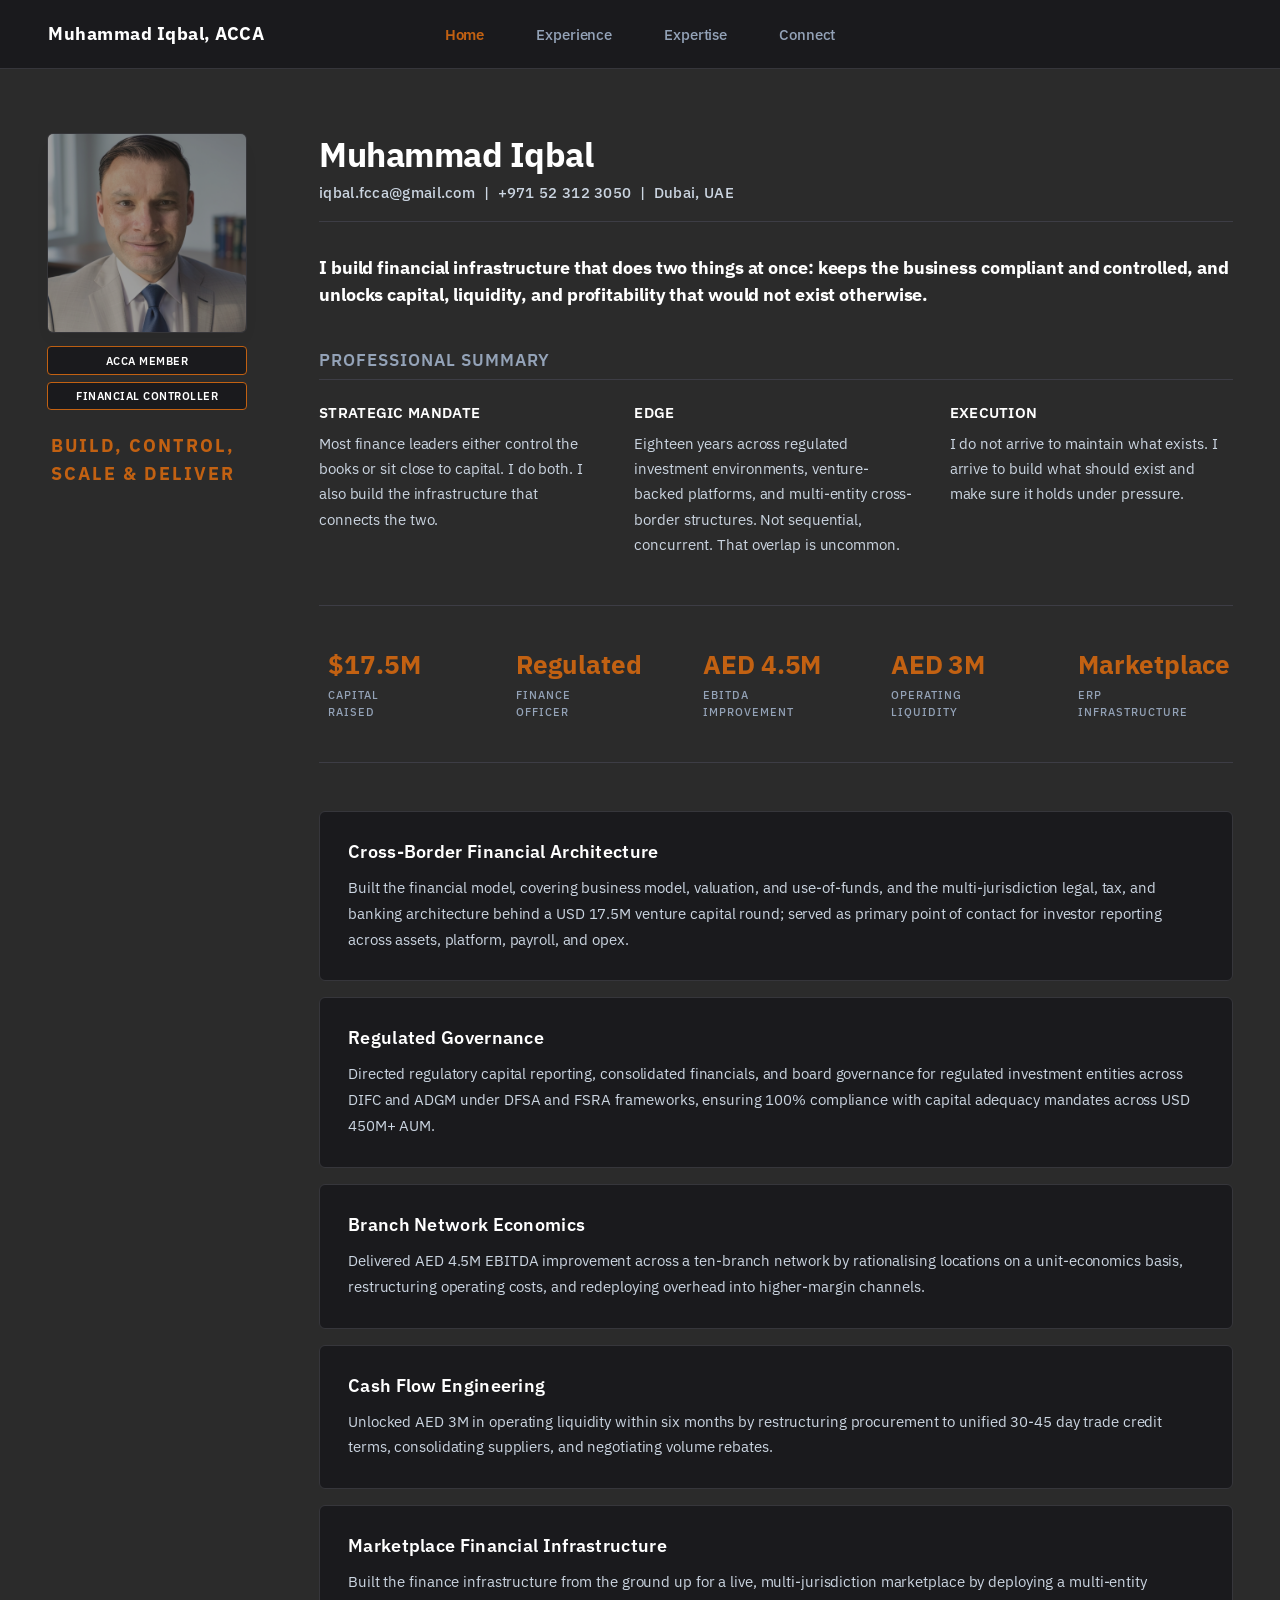
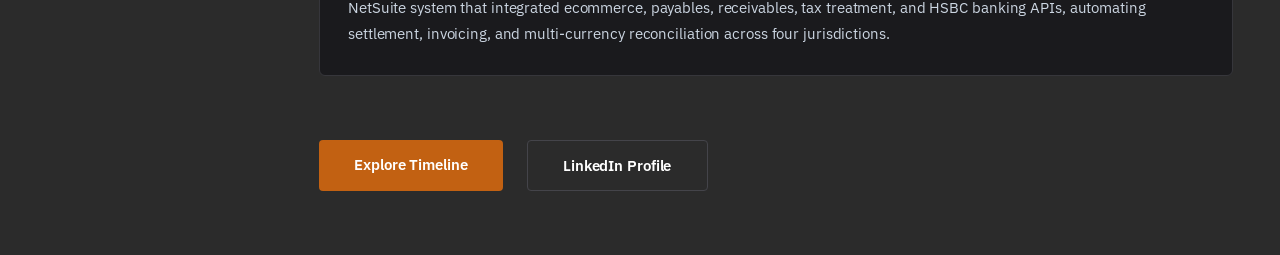
==== commit bf1a27df: "Update index.html" ====
--- a/index.html
+++ b/index.html
@@ -111,8 +111,8 @@
                 </section>
 
                 <section id="regulated-governance" class="detail-section">
-                    <h3>Regulated Fund Governance</h3>
-                    <p>Maintained full regulatory compliance for USD 450M in AUM as a Category 3C firm under DFSA, serving as Interim Finance Officer across DFSA and FSRA frameworks in DIFC and ADGM simultaneously.</p>
+                    <h3>Regulated Governance</h3>
+                    <p>Directed regulatory capital reporting, consolidated financials, and board governance for regulated investment entities across DIFC and ADGM under DFSA and FSRA frameworks, ensuring 100% compliance with capital adequacy mandates across USD 450M+ AUM.</p>
                 </section>
 
                 <section id="branch-economics" class="detail-section">
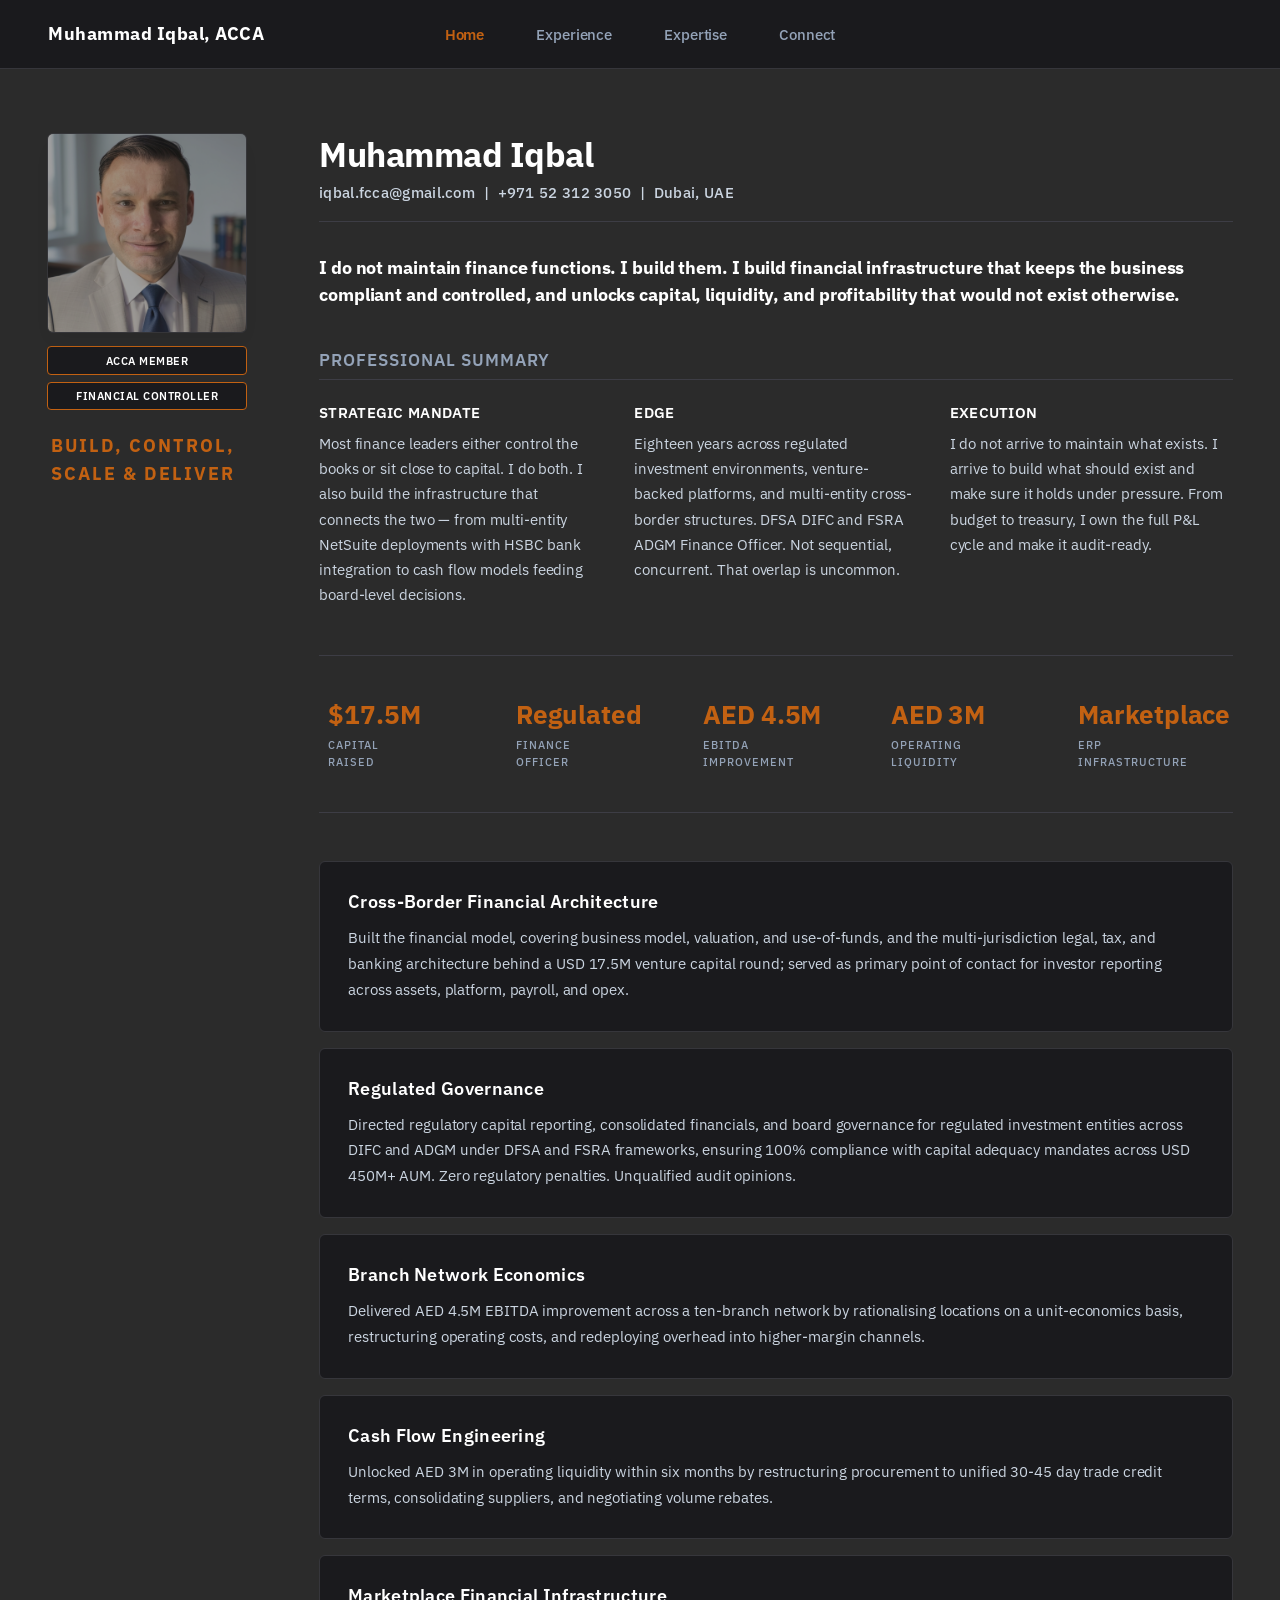
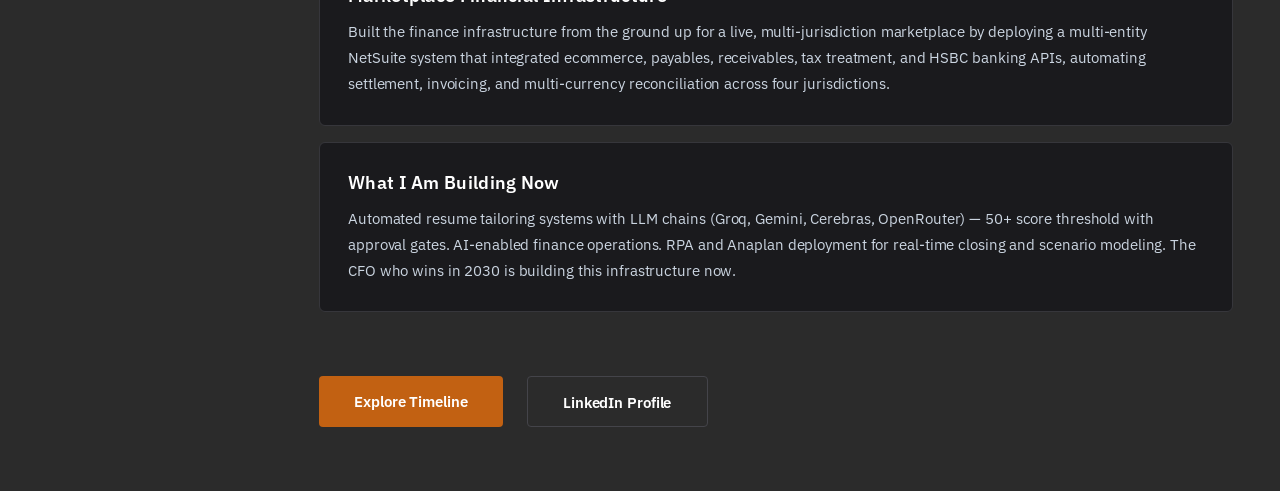
==== commit 77f91ab7: "Update index.html" ====
--- a/index.html
+++ b/index.html
@@ -6,8 +6,7 @@
     <title>Muhammad Iqbal | ACCA Portfolio</title>
     <link href="https://fonts.googleapis.com/css2?family=IBM+Plex+Sans:wght@400;500;600;700&display=swap" rel="stylesheet">
     <link rel="stylesheet" href="style.css">
-<base target="_blank">
-<base target="_blank">
+    <base target="_blank">
 <base target="_blank">
 </head>
 <body>
@@ -56,7 +55,7 @@
 
             <!-- Fixed Headline: Problem-first opening, reduced size for 2 lines -->
             <h2 class="hero-pitch-title hero-pitch-compact">
-                I build financial infrastructure that does two things at once: keeps the business compliant and controlled, and unlocks capital, liquidity, and profitability that would not exist otherwise.
+                I do not maintain finance functions. I build them. I build financial infrastructure that keeps the business compliant and controlled, and unlocks capital, liquidity, and profitability that would not exist otherwise.
             </h2>
 
             <!-- Section Header Box -->
@@ -66,15 +65,15 @@
             <div class="summary-columns-container">
                 <div class="summary-column-item">
                     <strong>Strategic Mandate</strong>
-                    Most finance leaders either control the books or sit close to capital. I do both. I also build the infrastructure that connects the two.
+                    Most finance leaders either control the books or sit close to capital. I do both. I also build the infrastructure that connects the two — from multi-entity NetSuite deployments with HSBC bank integration to cash flow models feeding board-level decisions.
                 </div>
                 <div class="summary-column-item">
                     <strong>Edge</strong>
-                    Eighteen years across regulated investment environments, venture-backed platforms, and multi-entity cross-border structures. Not sequential, concurrent. That overlap is uncommon.
+                    Eighteen years across regulated investment environments, venture-backed platforms, and multi-entity cross-border structures. DFSA DIFC and FSRA ADGM Finance Officer. Not sequential, concurrent. That overlap is uncommon.
                 </div>
                 <div class="summary-column-item">
                     <strong>Execution</strong>
-                    I do not arrive to maintain what exists. I arrive to build what should exist and make sure it holds under pressure.
+                    I do not arrive to maintain what exists. I arrive to build what should exist and make sure it holds under pressure. From budget to treasury, I own the full P&L cycle and make it audit-ready.
                 </div>
             </div>
 
@@ -112,7 +111,7 @@
 
                 <section id="regulated-governance" class="detail-section">
                     <h3>Regulated Governance</h3>
-                    <p>Directed regulatory capital reporting, consolidated financials, and board governance for regulated investment entities across DIFC and ADGM under DFSA and FSRA frameworks, ensuring 100% compliance with capital adequacy mandates across USD 450M+ AUM.</p>
+                    <p>Directed regulatory capital reporting, consolidated financials, and board governance for regulated investment entities across DIFC and ADGM under DFSA and FSRA frameworks, ensuring 100% compliance with capital adequacy mandates across USD 450M+ AUM. Zero regulatory penalties. Unqualified audit opinions.</p>
                 </section>
 
                 <section id="branch-economics" class="detail-section">
@@ -128,6 +127,11 @@
                 <section id="marketplace-infra" class="detail-section">
                     <h3>Marketplace Financial Infrastructure</h3>
                     <p>Built the finance infrastructure from the ground up for a live, multi-jurisdiction marketplace by deploying a multi-entity NetSuite system that integrated ecommerce, payables, receivables, tax treatment, and HSBC banking APIs, automating settlement, invoicing, and multi-currency reconciliation across four jurisdictions.</p>
+                </section>
+
+                <section id="currently-building" class="detail-section">
+                    <h3>What I Am Building Now</h3>
+                    <p>Automated resume tailoring systems with LLM chains (Groq, Gemini, Cerebras, OpenRouter) — 50+ score threshold with approval gates. AI-enabled finance operations. RPA and Anaplan deployment for real-time closing and scenario modeling. The CFO who wins in 2030 is building this infrastructure now.</p>
                 </section>
 
             </div>
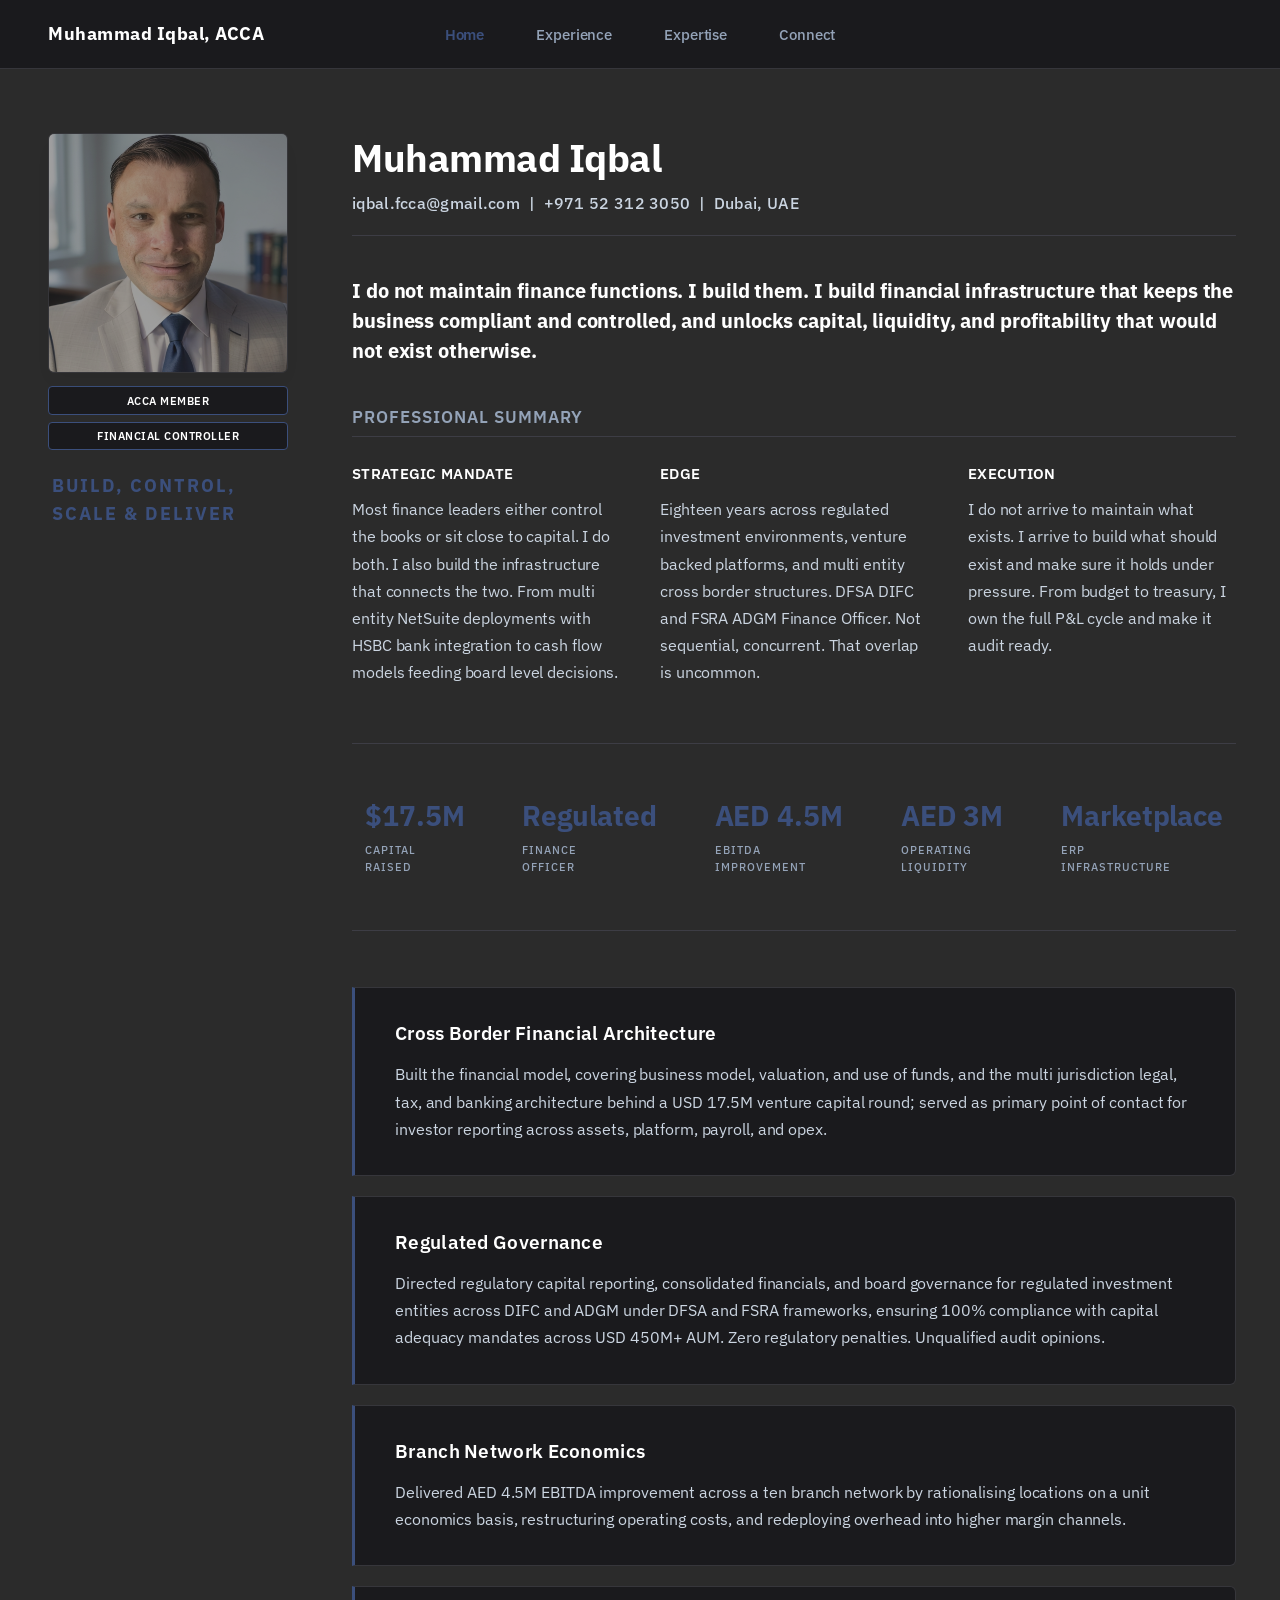
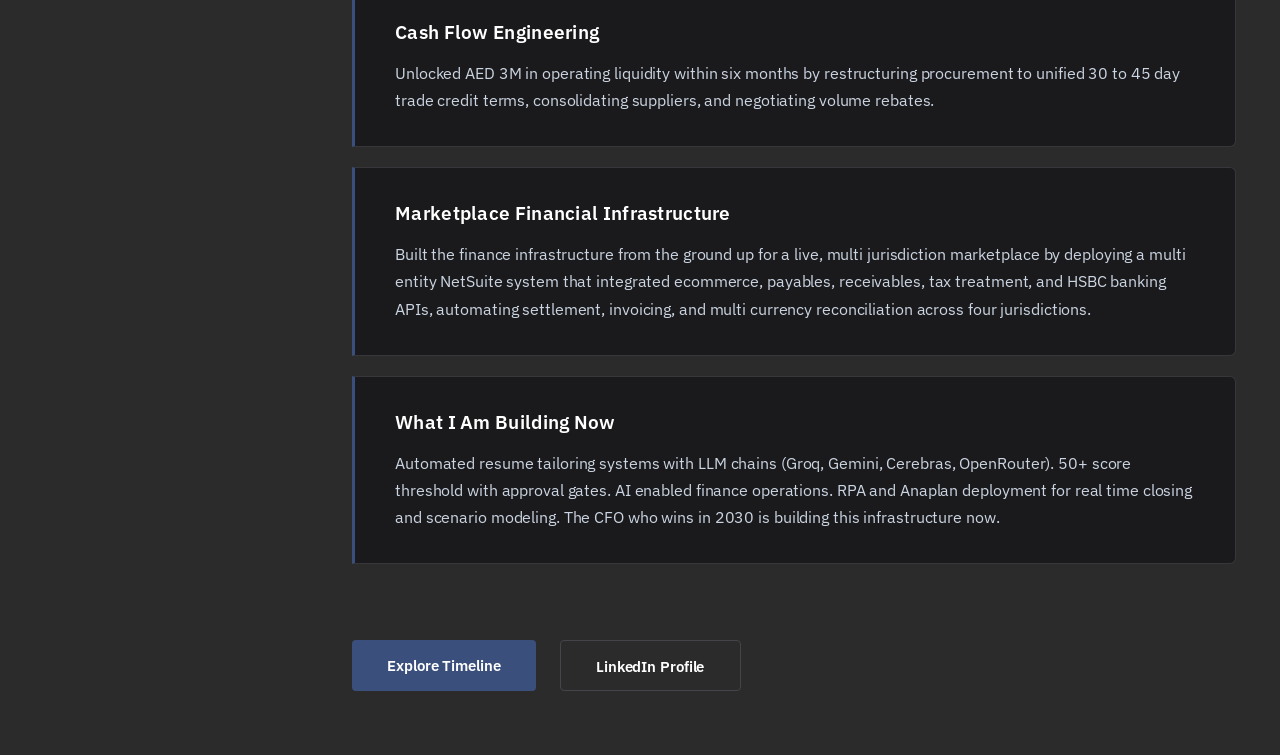
==== commit 1de31d42: "Update index.html" ====
--- a/index.html
+++ b/index.html
@@ -47,13 +47,13 @@
             <div class="executive-widescreen-header">
                 <h1>Muhammad Iqbal</h1>
                 <div class="horizontal-contact-strip">
-                    <a href="mailto:iqbal.fcca@gmail.com?subject=Executive%20Inquiry%20-%20Muhammad%20Iqbal">iqbal.fcca@gmail.com</a> &nbsp;|&nbsp; 
+                    <a href="mailto:iqbal.fcca@gmail.com?subject=Executive%20Inquiry%20Muhammad%20Iqbal">iqbal.fcca@gmail.com</a> &nbsp;|&nbsp; 
                     <a href="tel:+971523123050">+971 52 312 3050</a> &nbsp;|&nbsp; 
                     Dubai, UAE
                 </div>
             </div>
 
-            <!-- Fixed Headline: Problem-first opening, reduced size for 2 lines -->
+            <!-- Fixed Headline -->
             <h2 class="hero-pitch-title hero-pitch-compact">
                 I do not maintain finance functions. I build them. I build financial infrastructure that keeps the business compliant and controlled, and unlocks capital, liquidity, and profitability that would not exist otherwise.
             </h2>
@@ -65,19 +65,19 @@
             <div class="summary-columns-container">
                 <div class="summary-column-item">
                     <strong>Strategic Mandate</strong>
-                    Most finance leaders either control the books or sit close to capital. I do both. I also build the infrastructure that connects the two — from multi-entity NetSuite deployments with HSBC bank integration to cash flow models feeding board-level decisions.
+                    Most finance leaders either control the books or sit close to capital. I do both. I also build the infrastructure that connects the two. From multi entity NetSuite deployments with HSBC bank integration to cash flow models feeding board level decisions.
                 </div>
                 <div class="summary-column-item">
                     <strong>Edge</strong>
-                    Eighteen years across regulated investment environments, venture-backed platforms, and multi-entity cross-border structures. DFSA DIFC and FSRA ADGM Finance Officer. Not sequential, concurrent. That overlap is uncommon.
+                    Eighteen years across regulated investment environments, venture backed platforms, and multi entity cross border structures. DFSA DIFC and FSRA ADGM Finance Officer. Not sequential, concurrent. That overlap is uncommon.
                 </div>
                 <div class="summary-column-item">
                     <strong>Execution</strong>
-                    I do not arrive to maintain what exists. I arrive to build what should exist and make sure it holds under pressure. From budget to treasury, I own the full P&L cycle and make it audit-ready.
+                    I do not arrive to maintain what exists. I arrive to build what should exist and make sure it holds under pressure. From budget to treasury, I own the full P&L cycle and make it audit ready.
                 </div>
             </div>
 
-            <!-- REFINING 5-CARD LEDGER GRID WITH UPGRADED DESCRIPTORS -->
+            <!-- 5 Card Ledger Grid -->
             <div class="ledger-row-grid">
                 <div class="ledger-data-item" onclick="scrollToSection('cross-border')">
                     <h3>$17.5M</h3>
@@ -105,8 +105,8 @@
             <div class="detail-sections-container">
 
                 <section id="cross-border" class="detail-section">
-                    <h3>Cross-Border Financial Architecture</h3>
-                    <p>Built the financial model, covering business model, valuation, and use-of-funds, and the multi-jurisdiction legal, tax, and banking architecture behind a USD 17.5M venture capital round; served as primary point of contact for investor reporting across assets, platform, payroll, and opex.</p>
+                    <h3>Cross Border Financial Architecture</h3>
+                    <p>Built the financial model, covering business model, valuation, and use of funds, and the multi jurisdiction legal, tax, and banking architecture behind a USD 17.5M venture capital round; served as primary point of contact for investor reporting across assets, platform, payroll, and opex.</p>
                 </section>
 
                 <section id="regulated-governance" class="detail-section">
@@ -116,22 +116,22 @@
 
                 <section id="branch-economics" class="detail-section">
                     <h3>Branch Network Economics</h3>
-                    <p>Delivered AED 4.5M EBITDA improvement across a ten-branch network by rationalising locations on a unit-economics basis, restructuring operating costs, and redeploying overhead into higher-margin channels.</p>
+                    <p>Delivered AED 4.5M EBITDA improvement across a ten branch network by rationalising locations on a unit economics basis, restructuring operating costs, and redeploying overhead into higher margin channels.</p>
                 </section>
 
                 <section id="cash-flow" class="detail-section">
                     <h3>Cash Flow Engineering</h3>
-                    <p>Unlocked AED 3M in operating liquidity within six months by restructuring procurement to unified 30-45 day trade credit terms, consolidating suppliers, and negotiating volume rebates.</p>
+                    <p>Unlocked AED 3M in operating liquidity within six months by restructuring procurement to unified 30 to 45 day trade credit terms, consolidating suppliers, and negotiating volume rebates.</p>
                 </section>
 
                 <section id="marketplace-infra" class="detail-section">
                     <h3>Marketplace Financial Infrastructure</h3>
-                    <p>Built the finance infrastructure from the ground up for a live, multi-jurisdiction marketplace by deploying a multi-entity NetSuite system that integrated ecommerce, payables, receivables, tax treatment, and HSBC banking APIs, automating settlement, invoicing, and multi-currency reconciliation across four jurisdictions.</p>
+                    <p>Built the finance infrastructure from the ground up for a live, multi jurisdiction marketplace by deploying a multi entity NetSuite system that integrated ecommerce, payables, receivables, tax treatment, and HSBC banking APIs, automating settlement, invoicing, and multi currency reconciliation across four jurisdictions.</p>
                 </section>
 
                 <section id="currently-building" class="detail-section">
                     <h3>What I Am Building Now</h3>
-                    <p>Automated resume tailoring systems with LLM chains (Groq, Gemini, Cerebras, OpenRouter) — 50+ score threshold with approval gates. AI-enabled finance operations. RPA and Anaplan deployment for real-time closing and scenario modeling. The CFO who wins in 2030 is building this infrastructure now.</p>
+                    <p>Automated resume tailoring systems with LLM chains (Groq, Gemini, Cerebras, OpenRouter). 50+ score threshold with approval gates. AI enabled finance operations. RPA and Anaplan deployment for real time closing and scenario modeling. The CFO who wins in 2030 is building this infrastructure now.</p>
                 </section>
 
             </div>
--- a/style.css
+++ b/style.css
@@ -1,5 +1,6 @@
 /* ==========================================================================
    MASTER EXECUTIVE STYLE SHEET - REFINED INSTITUTIONAL COCKPIT LAYOUT
+   ACCENT: Slate Indigo #3B4F7C
    ========================================================================== */
 
 * {
@@ -11,13 +12,13 @@
 
 body {
     background-color: #2B2B2B;
-    color: #F4F3EF; 
+    color: #F4F3EF;
     letter-spacing: -0.1px;
     min-height: 100vh;
 }
 
 .navbar {
-    background-color: #1A1A1D; 
+    background-color: #1A1A1D;
     color: #ffffff;
     display: grid;
     grid-template-columns: 1fr auto 1fr;
@@ -47,42 +48,42 @@
 }
 
 .nav-links a.active, .nav-links a:hover {
-    color: #C26112;
+    color: #3B4F7C;
     font-weight: 600;
 }
 
 .cockpit-container {
-    max-width: 1250px;
+    max-width: 1400px;
     margin: 4rem auto;
-    padding: 0 2rem;
+    padding: 0 3rem;
     display: grid;
-    grid-template-columns: 200px 1fr; 
-    gap: 4.5rem;
+    grid-template-columns: 240px 1fr;
+    gap: 4rem;
     width: 100%;
 }
 
 .cockpit-left-anchor {
     display: flex;
     flex-direction: column;
-    align-items: flex-start; 
-    gap: 0.85rem; 
+    align-items: flex-start;
+    gap: 0.85rem;
 }
 
 .cockpit-profile-img {
     width: 100%;
-    height: 200px;
-    border-radius: 6px; 
+    height: 240px;
+    border-radius: 6px;
     object-fit: cover;
     border: 1px solid #3d3d45;
     box-shadow: 0 10px 25px rgba(0,0,0,0.1);
-    filter: brightness(0.65) contrast(0.85); 
+    filter: brightness(0.65) contrast(0.85);
     display: block;
 }
 
 .badge-stack {
     display: flex;
     flex-direction: column;
-    gap: 0.4rem; 
+    gap: 0.4rem;
     width: 100%;
 }
 
@@ -96,7 +97,7 @@
     text-align: center;
     letter-spacing: 0.5px;
     text-transform: uppercase;
-    border: 1px solid #C26112; 
+    border: 1px solid #3B4F7C;
 }
 
 .tagline-container-block {
@@ -106,36 +107,37 @@
 }
 
 .tagline-text-stamp {
-    color: #C26112;
-    font-size: 0.75rem; 
+    color: #3B4F7C;
+    font-size: 0.75rem;
     font-weight: 700;
     letter-spacing: 1.5px;
     text-transform: uppercase;
-    line-height: 1.45; 
+    line-height: 1.45;
 }
 
 .cockpit-main-ledger {
     display: flex;
     flex-direction: column;
+    width: 100%;
 }
 
 .executive-widescreen-header {
-    margin-bottom: 2rem;
+    margin-bottom: 2.5rem;
     border-bottom: 1px solid #3d3d45;
-    padding-bottom: 1.25rem;
+    padding-bottom: 1.5rem;
 }
 
 .executive-widescreen-header h1 {
-    font-size: 2.1rem;
+    font-size: 2.4rem;
     font-weight: 700;
     color: #ffffff;
     letter-spacing: -0.5px;
-    margin-bottom: 0.6rem;
+    margin-bottom: 0.75rem;
 }
 
 .horizontal-contact-strip {
-    font-size: 0.95rem;
-    color: #cbd5e1; 
+    font-size: 1rem;
+    color: #cbd5e1;
     font-weight: 500;
     letter-spacing: 0.3px;
     line-height: 1;
@@ -148,17 +150,17 @@
 }
 
 .horizontal-contact-strip a:hover {
-    color: #C26112;
+    color: #3B4F7C;
 }
 
 h2.hero-pitch-title {
-    font-size: 1.35rem; 
+    font-size: 1.35rem;
     font-weight: 700;
     color: #ffffff;
     margin-bottom: 0.5rem;
     letter-spacing: -0.1px;
     line-height: 1.4;
-    text-transform: none !important; 
+    text-transform: none !important;
 }
 
 p.hero-sub-pitch {
@@ -173,7 +175,7 @@
     font-size: 1.05rem;
     font-weight: 600;
     color: #94a3b8;
-    margin-bottom: 1.25rem;
+    margin-bottom: 1.5rem;
     text-transform: uppercase;
     letter-spacing: 1px;
     border-bottom: 1px solid #3d3d45;
@@ -182,22 +184,22 @@
 
 .summary-columns-container {
     display: grid;
-    grid-template-columns: repeat(auto-fit, minmax(220px, 1fr));
-    gap: 2rem;
-    margin-bottom: 3rem;
+    grid-template-columns: repeat(3, 1fr);
+    gap: 2.5rem;
+    margin-bottom: 3.5rem;
 }
 
 .summary-column-item {
+    font-size: 1rem;
+    line-height: 1.7;
+    color: #cbd5e1;
+}
+
+.summary-column-item strong {
+    color: #ffffff;
+    display: block;
+    margin-bottom: 0.6rem;
     font-size: 0.95rem;
-    line-height: 1.65;
-    color: #cbd5e1;
-}
-
-.summary-column-item strong {
-    color: #ffffff;
-    display: block;
-    margin-bottom: 0.4rem;
-    font-size: 0.95rem; 
     font-weight: 600;
     letter-spacing: 0.3px;
     text-transform: uppercase;
@@ -205,12 +207,12 @@
 
 .ledger-row-grid {
     display: grid;
-    grid-template-columns: repeat(auto-fit, minmax(150px, 1fr)); 
-    gap: 1.5rem;
+    grid-template-columns: repeat(5, 1fr);
+    gap: 2rem;
     border-top: 1px solid #3d3d45;
     border-bottom: 1px solid #3d3d45;
-    padding: 2rem 0;
-    margin-bottom: 3rem;
+    padding: 2.5rem 0;
+    margin-bottom: 3.5rem;
 }
 
 .ledger-data-item {
@@ -220,12 +222,12 @@
     transition: border-color 0.25s ease, box-shadow 0.25s ease, transform 0.2s ease;
     border: 1px solid transparent;
     border-radius: 4px;
-    padding: 0.5rem;
+    padding: 0.75rem;
 }
 
 .ledger-data-item:hover {
-    border-color: #C26112;
-    box-shadow: 0 4px 20px rgba(194, 97, 18, 0.15);
+    border-color: #3B4F7C;
+    box-shadow: 0 4px 20px rgba(59, 79, 124, 0.15);
     transform: translateY(-2px);
 }
 
@@ -234,25 +236,25 @@
 }
 
 .ledger-data-item:hover p {
-    color: #C26112;
+    color: #3B4F7C;
 }
 
 .ledger-data-item h3 {
-    color: #C26112; 
-    font-size: 1.65rem; 
+    color: #3B4F7C;
+    font-size: 1.75rem;
     font-weight: 700;
-    margin-bottom: 0.4rem;
+    margin-bottom: 0.5rem;
     font-variant-numeric: tabular-nums;
-    white-space: nowrap; 
+    white-space: nowrap;
 }
 
 .ledger-data-item p {
-    font-size: 0.66rem; 
-    font-weight: 500;   
-    color: #94a3b8; 
+    font-size: 0.7rem;
+    font-weight: 500;
+    color: #94a3b8;
     text-transform: uppercase;
     letter-spacing: 1px;
-    line-height: 1.6;   
+    line-height: 1.6;
 }
 
 .dual-action-row {
@@ -261,7 +263,7 @@
 }
 
 .btn-primary {
-    background-color: #C26112;
+    background-color: #3B4F7C;
     color: #ffffff;
     padding: 0.9rem 2.2rem;
     text-decoration: none;
@@ -273,7 +275,7 @@
 }
 
 .btn-primary:hover {
-    background-color: #a4510d;
+    background-color: #2d3d5f;
 }
 
 .btn-secondary {
@@ -357,8 +359,8 @@
    ========================================================================== */
 
 .cockpit-container.full-width-layout {
-    display: block; 
-    max-width: 950px; 
+    display: block;
+    max-width: 950px;
     margin: 4rem auto;
     padding: 0 2rem;
     width: 100%;
@@ -369,8 +371,8 @@
 }
 
 .timeline-accordion-item {
-    background-color: #1A1A1D; 
-    border: 1px solid #36363B; 
+    background-color: #1A1A1D;
+    border: 1px solid #36363B;
     border-radius: 6px;
     margin-bottom: 1rem;
     overflow: hidden;
@@ -379,7 +381,7 @@
 }
 
 .timeline-accordion-item[open] {
-    border-color: #C26112; 
+    border-color: #3B4F7C;
     box-shadow: 0 4px 20px rgba(0, 0, 0, 0.2);
 }
 
@@ -390,13 +392,13 @@
     padding: 1.25rem 1.75rem;
     cursor: pointer;
     background-color: #1A1A1D;
-    list-style: none; 
+    list-style: none;
     user-select: none;
     position: relative;
 }
 
 .accordion-header::-webkit-details-marker {
-    display: none; 
+    display: none;
 }
 
 .accordion-header::after {
@@ -413,11 +415,11 @@
 
 .timeline-accordion-item[open] .accordion-header::after {
     content: '−';
-    color: #C26112;
+    color: #3B4F7C;
 }
 
 .accordion-header:hover {
-    background-color: #222226; 
+    background-color: #222226;
 }
 
 .header-main-info {
@@ -547,7 +549,7 @@
 }
 
 .connect-overline {
-    color: #C26112;
+    color: #3B4F7C;
     font-size: 0.8rem;
     font-weight: 700;
     letter-spacing: 3px;
@@ -596,15 +598,15 @@
 }
 
 .contact-data-card:hover {
-    border-color: #C26112;
-    box-shadow: 0 8px 30px rgba(194, 97, 18, 0.08);
+    border-color: #3B4F7C;
+    box-shadow: 0 8px 30px rgba(59, 79, 124, 0.08);
     transform: translateY(-2px);
 }
 
 .card-icon {
     font-size: 1.3rem;
     margin-bottom: 0.3rem;
-    color: #C26112;
+    color: #3B4F7C;
     opacity: 0.9;
     transition: opacity 0.2s ease;
 }
@@ -614,7 +616,7 @@
 }
 
 .card-tag {
-    color: #C26112;
+    color: #3B4F7C;
     font-size: 0.65rem;
     font-weight: 700;
     text-transform: uppercase;
@@ -689,7 +691,7 @@
         grid-template-columns: 1fr;
         gap: 2rem;
         margin: 2rem auto;
-        padding: 0 1rem;
+        padding: 0 1.5rem;
     }
 
     .cockpit-left-anchor {
@@ -755,7 +757,7 @@
         right: 1.25rem;
         top: 1.5rem;
         font-size: 1.6rem;
-        color: #C26112;
+        color: #3B4F7C;
     }
 
     .header-meta-info {
@@ -853,7 +855,7 @@
 }
 
 .expertise-overline {
-    color: #C26112;
+    color: #3B4F7C;
     font-size: 0.8rem;
     font-weight: 700;
     letter-spacing: 3px;
@@ -900,14 +902,14 @@
 }
 
 .slicer-btn:hover {
-    border-color: #C26112;
-    color: #C26112;
+    border-color: #3B4F7C;
+    color: #3B4F7C;
 }
 
 .slicer-btn.active {
-    background-color: #C26112;
-    color: #ffffff;
-    border-color: #C26112;
+    background-color: #3B4F7C;
+    color: #ffffff;
+    border-color: #3B4F7C;
 }
 
 .expertise-grid {
@@ -926,8 +928,8 @@
 }
 
 .expertise-card:hover {
-    border-color: #C26112;
-    box-shadow: 0 8px 30px rgba(194, 97, 18, 0.08);
+    border-color: #3B4F7C;
+    box-shadow: 0 8px 30px rgba(59, 79, 124, 0.08);
 }
 
 .expertise-card h3 {
@@ -957,7 +959,7 @@
     content: '›';
     position: absolute;
     left: 0;
-    color: #C26112;
+    color: #3B4F7C;
     font-weight: 700;
 }
 
@@ -993,7 +995,7 @@
 }
 
 .tech-card:hover {
-    border-color: #C26112;
+    border-color: #3B4F7C;
 }
 
 .tech-card h4 {
@@ -1025,8 +1027,8 @@
 .global-badge {
     padding: 6px 18px;
     border-radius: 100px;
-    border: 1px solid #C26112;
-    color: #C26112;
+    border: 1px solid #3B4F7C;
+    color: #3B4F7C;
     font-size: 0.85rem;
     font-weight: 500;
     letter-spacing: 0.5px;
@@ -1036,7 +1038,7 @@
 }
 
 .global-badge:hover {
-    background: #C26112;
+    background: #3B4F7C;
     color: #1A1A1D;
 }
 
@@ -1060,7 +1062,7 @@
 }
 
 .credential-item:hover {
-    border-color: #C26112;
+    border-color: #3B4F7C;
 }
 
 .credential-item h4 {
@@ -1149,7 +1151,7 @@
 }
 
 /* ==========================================================================
-   HOME PAGE
+   HOME PAGE - DETAIL SECTIONS WITH LEFT ACCENT BORDER
    ========================================================================== */
 
 .tagline-text-stamp.tagline-large {
@@ -1159,44 +1161,48 @@
 }
 
 .detail-sections-container {
-    margin-bottom: 3rem;
+    margin-bottom: 3.5rem;
+    width: 100%;
 }
 
 .detail-section {
     background-color: #1A1A1D;
     border: 1px solid #36363B;
-    border-radius: 6px;
-    padding: 1.75rem;
-    margin-bottom: 1rem;
+    border-left: 3px solid #3B4F7C;
+    border-radius: 0 6px 6px 0;
+    padding: 2rem 2.5rem;
+    margin-bottom: 1.25rem;
     transition: border-color 0.25s ease, box-shadow 0.25s ease;
     scroll-margin-top: 2rem;
+    width: 100%;
 }
 
 .detail-section:hover {
-    border-color: #C26112;
+    border-color: #3B4F7C;
+    box-shadow: 0 4px 25px rgba(59, 79, 124, 0.1);
 }
 
 .detail-section.highlight-pulse {
-    border-color: #C26112;
-    box-shadow: 0 4px 25px rgba(194, 97, 18, 0.2);
+    border-color: #3B4F7C;
+    box-shadow: 0 4px 25px rgba(59, 79, 124, 0.2);
     animation: pulse-border 1.5s ease-out;
 }
 
 @keyframes pulse-border {
-    0% { box-shadow: 0 4px 25px rgba(194, 97, 18, 0.3); }
-    100% { box-shadow: 0 4px 25px rgba(194, 97, 18, 0.05); }
+    0% { box-shadow: 0 4px 25px rgba(59, 79, 124, 0.3); }
+    100% { box-shadow: 0 4px 25px rgba(59, 79, 124, 0.05); }
 }
 
 .detail-section h3 {
-    font-size: 1.1rem;
-    font-weight: 600;
-    color: #ffffff;
-    margin-bottom: 0.75rem;
+    font-size: 1.2rem;
+    font-weight: 600;
+    color: #ffffff;
+    margin-bottom: 1rem;
     letter-spacing: 0.3px;
 }
 
 .detail-section p {
-    font-size: 0.95rem;
+    font-size: 1rem;
     color: #cbd5e1;
     line-height: 1.7;
     margin: 0;
@@ -1214,15 +1220,16 @@
     }
 
     .detail-section {
-        padding: 1.25rem;
+        padding: 1.5rem 1.25rem;
     }
 
     .detail-section h3 {
-        font-size: 1rem;
+        font-size: 1.05rem;
     }
 
     .detail-section p {
-        font-size: 0.9rem;
+        font-size: 0.95rem;
+        line-height: 1.65;
     }
 }
 
@@ -1234,7 +1241,7 @@
 }
 
 h2.hero-pitch-title.hero-pitch-compact {
-    font-size: 1.15rem;
+    font-size: 1.25rem;
     line-height: 1.5;
     margin-bottom: 2.5rem;
 }
@@ -1309,14 +1316,14 @@
 }
 
 .sector-filter-btn:hover {
-    border-color: #C26112;
-    color: #C26112;
+    border-color: #3B4F7C;
+    color: #3B4F7C;
 }
 
 .sector-filter-btn.active {
-    background-color: #C26112;
-    color: #ffffff;
-    border-color: #C26112;
+    background-color: #3B4F7C;
+    color: #ffffff;
+    border-color: #3B4F7C;
 }
 
 /* ==========================================================================
@@ -1382,9 +1389,9 @@
 }
 
 .timeline-dot.active-dot {
-    background-color: #C26112;
-    border-color: #C26112;
-    box-shadow: 0 0 0 4px rgba(194, 97, 18, 0.2);
+    background-color: #3B4F7C;
+    border-color: #3B4F7C;
+    box-shadow: 0 0 0 4px rgba(59, 79, 124, 0.2);
 }
 
 .timeline-card {
@@ -1396,13 +1403,13 @@
 }
 
 .timeline-card:hover {
-    border-color: #C26112;
+    border-color: #3B4F7C;
     box-shadow: 0 4px 20px rgba(0, 0, 0, 0.2);
 }
 
 .timeline-card.expanded {
-    border-color: #C26112;
-    box-shadow: 0 4px 20px rgba(194, 97, 18, 0.08);
+    border-color: #3B4F7C;
+    box-shadow: 0 4px 20px rgba(59, 79, 124, 0.08);
 }
 
 .card-header {
@@ -1479,7 +1486,7 @@
 
 .timeline-card:hover .expand-icon,
 .timeline-card.expanded .expand-icon {
-    color: #C26112;
+    color: #3B4F7C;
 }
 
 .card-detail {
